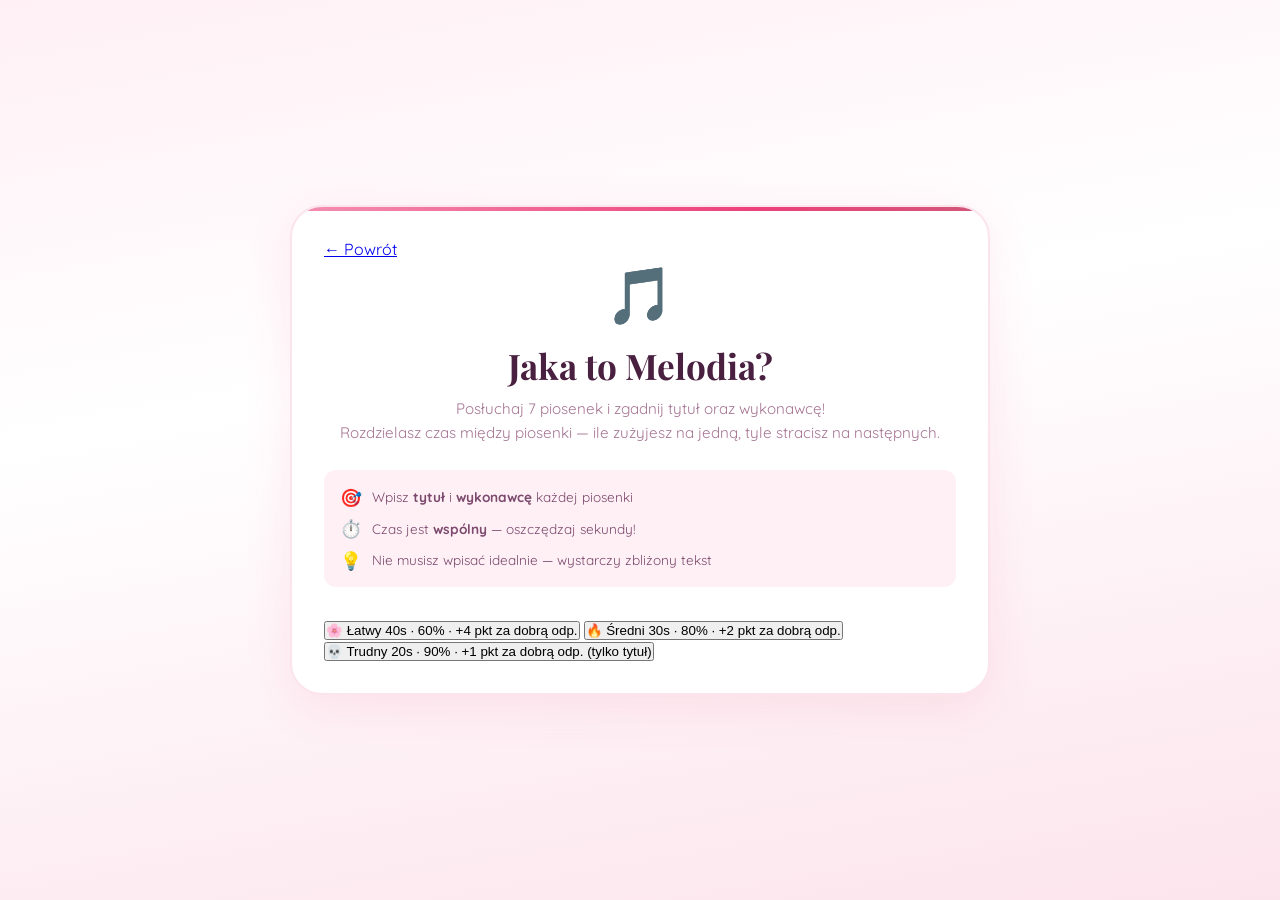
==== games/melodia.html @ e4f52842 "jaka to melodia" ====
<!DOCTYPE html>
<html lang="pl">
<head>
    <meta charset="UTF-8">
    <meta name="viewport" content="width=device-width, initial-scale=1.0">
    <title>Jaka to Melodia? 🎵</title>
    <link rel="stylesheet" href="../css/style.css">
    <link rel="stylesheet" href="../css/melodia.css">
    <link rel="preconnect" href="https://fonts.googleapis.com">
    <link href="https://fonts.googleapis.com/css2?family=Playfair+Display:ital,wght@0,400;0,700;1,400&family=Quicksand:wght@300;400;500;600;700&family=Dancing+Script:wght@400;500;600;700&display=swap" rel="stylesheet">
</head>
<body class="melodia-body">
    <div class="petals-container" id="petalsContainer"></div>

    <!-- DIFFICULTY SELECT -->
    <div class="mel-screen active" id="screenDifficulty">
        <div class="mel-box mel-box--start">
            <a href="../index.html" class="quiz-back">← Powrót</a>
            <div class="mel-start-icon">🎵</div>
            <h1 class="mel-start-title">Jaka to Melodia?</h1>
            <p class="mel-start-desc">
                Posłuchaj 7 piosenek i zgadnij tytuł oraz wykonawcę!<br>
                Rozdzielasz czas między piosenki — ile zużyjesz na jedną, tyle stracisz na następnych.
            </p>

            <div class="mel-rules">
                <div class="mel-rule">
                    <span class="mel-rule__icon">🎯</span>
                    <span class="mel-rule__text">Wpisz <strong>tytuł</strong> i <strong>wykonawcę</strong> każdej piosenki</span>
                </div>
                <div class="mel-rule">
                    <span class="mel-rule__icon">⏱️</span>
                    <span class="mel-rule__text">Czas jest <strong>wspólny</strong> — oszczędzaj sekundy!</span>
                </div>
                <div class="mel-rule">
                    <span class="mel-rule__icon">💡</span>
                    <span class="mel-rule__text">Nie musisz wpisać idealnie — wystarczy zbliżony tekst</span>
                </div>
            </div>

            <div class="difficulty-cards">
                <button class="diff-card" data-diff="easy" onclick="startMelodia('easy')">
                    <span class="diff-card__emoji">🌸</span>
                    <span class="diff-card__name">Łatwy</span>
                    <span class="diff-card__time">40s · 60% · +4 pkt za dobrą odp.</span>
                </button>
                <button class="diff-card" data-diff="medium" onclick="startMelodia('medium')">
                    <span class="diff-card__emoji">🔥</span>
                    <span class="diff-card__name">Średni</span>
                    <span class="diff-card__time">30s · 80% · +2 pkt za dobrą odp.</span>
                </button>
                <button class="diff-card" data-diff="hard" onclick="startMelodia('hard')">
                    <span class="diff-card__emoji">💀</span>
                    <span class="diff-card__name">Trudny</span>
                    <span class="diff-card__time">20s · 90% · +1 pkt za dobrą odp. (tylko tytuł)</span>
                </button>
            </div>
        </div>
    </div>

    <!-- GAME SCREEN -->
    <div class="mel-screen" id="screenGame">
        <div class="mel-box">
            <!-- Timer bar at top -->
            <div class="mel-timer-bar">
                <div class="mel-timer-bar__fill" id="timerBarFill"></div>
            </div>
            <div class="mel-timer-display">
                <span class="mel-timer-display__icon">⏱️</span>
                <span class="mel-timer-display__value" id="timerValue">40</span>
                <span class="mel-timer-display__unit">s</span>
            </div>

            <!-- Song slots -->
            <div class="mel-songs" id="songsContainer">
                <!-- Generated by JS -->
            </div>

            <!-- Current song player + input -->
            <div class="mel-player" id="playerArea" style="display:none;">
                <div class="mel-player__header">
                    <span class="mel-player__number" id="playerNumber">Piosenka 1</span>
                    <button class="mel-player__play-btn" id="playBtn" onclick="togglePlay()">
                        <span id="playIcon">▶️</span>
                    </button>
                    <span class="mel-player__status" id="playerStatus">Kliknij play żeby posłuchać</span>
                </div>

                <!-- Hidden YouTube player -->
                <div id="ytPlayerContainer" style="position:absolute;left:-9999px;width:1px;height:1px;overflow:hidden;">
                    <div id="ytPlayer"></div>
                </div>

                <div class="mel-input-group">
                    <div class="mel-input-row">
                        <label class="mel-label">Tytuł:</label>
                        <input type="text" class="mel-input" id="inputTitle" placeholder="Wpisz tytuł piosenki..." autocomplete="off">
                    </div>
                    <div class="mel-input-row">
                        <label class="mel-label">Wykonawca:</label>
                        <input type="text" class="mel-input" id="inputArtist" placeholder="Wpisz wykonawcę..." autocomplete="off">
                    </div>
                </div>

                <div class="mel-player__actions">
                    <button class="btn-primary mel-btn" onclick="submitAnswer()">Zatwierdź ✓</button>
                    <button class="btn-secondary mel-btn" onclick="skipSong()">Pomiń →</button>
                </div>
            </div>

            <!-- Confirm dialog for fuzzy match -->
            <div class="mel-confirm" id="confirmDialog" style="display:none;">
                <p class="mel-confirm__text" id="confirmText"></p>
                <div class="mel-confirm__buttons">
                    <button class="btn-primary mel-btn--sm" onclick="confirmYes()">Tak, o to mi chodziło!</button>
                    <button class="btn-secondary mel-btn--sm" onclick="confirmNo()">Nie, to nie to</button>
                </div>
            </div>

            <div class="mel-score-bar">
                <span>Punkty: <strong id="scoreValue">0</strong></span>
                <span>|</span>
                <span>Zgadnięte: <strong id="guessedCount">0</strong> / 7</span>
            </div>
        </div>
    </div>

    <!-- RESULTS SCREEN -->
    <div class="mel-screen" id="screenResults">
        <div class="mel-box mel-box--results">
            <div class="results-icon" id="melResultsIcon">🎉</div>
            <h2 class="results-title" id="melResultsTitle">Brawo!</h2>
            <p class="results-subtitle" id="melResultsSubtitle">Oto Twój wynik:</p>

            <div class="mel-results-score">
                <span class="mel-results-score__number" id="melFinalScore">0</span>
                <span class="mel-results-score__label">punktów</span>
            </div>

            <div class="mel-results-songs" id="resultsSongsList">
                <!-- filled by JS -->
            </div>

            <div class="results-buttons">
                <button class="btn-primary" onclick="restartMelodia()">Zagraj ponownie</button>
                <a href="../index.html" class="btn-secondary">Wróć do menu</a>
            </div>
        </div>
    </div>

    <!-- YouTube IFrame API -->
    <script src="https://www.youtube.com/iframe_api"></script>
    <script src="../js/melodia-songs.js"></script>
    <script src="../js/melodia.js"></script>
    <script>
        // Mini petals
        const container = document.getElementById('petalsContainer');
        const petalEmojis = ['🌸','🩷','💗','🪷','✿'];
        setInterval(() => {
            const p = document.createElement('span');
            p.classList.add('petal');
            p.textContent = petalEmojis[Math.floor(Math.random()*petalEmojis.length)];
            p.style.left = Math.random()*100+'%';
            p.style.animationDuration = (8+Math.random()*10)+'s';
            p.style.fontSize = (0.7+Math.random()*0.8)+'rem';
            container.appendChild(p);
            setTimeout(()=>p.remove(), 18000);
        }, 3000);
    </script>
</body>
</html>
---- css/style.css ----
/* =============================================
   WOMEN'S DAY - MAIN STYLES
   Color palette: Pinks, roses, cream, gold
   ============================================= */

/* --- CSS Variables --- */
:root {
    --pink-100: #fff0f5;
    --pink-200: #fce4ec;
    --pink-300: #f8bbd0;
    --pink-400: #f48fb1;
    --pink-500: #ec407a;
    --pink-600: #d81b60;
    --pink-700: #ad1457;
    --rose-gold: #b76e79;
    --gold: #d4a574;
    --gold-light: #f5e6d3;
    --cream: #fdf6f0;
    --white: #ffffff;
    --text-dark: #4a2040;
    --text-medium: #7b4a6e;
    --text-light: #a67593;

    --font-display: 'Playfair Display', Georgia, serif;
    --font-body: 'Quicksand', 'Segoe UI', sans-serif;
    --font-script: 'Dancing Script', cursive;

    --shadow-soft: 0 4px 20px rgba(236, 64, 122, 0.12);
    --shadow-card: 0 8px 32px rgba(236, 64, 122, 0.1);
    --shadow-glow: 0 0 40px rgba(236, 64, 122, 0.2);

    --radius-sm: 12px;
    --radius-md: 20px;
    --radius-lg: 32px;
    --radius-round: 50%;
}

/* --- Reset & Base --- */
*, *::before, *::after {
    margin: 0;
    padding: 0;
    box-sizing: border-box;
}

html {
    scroll-behavior: smooth;
    font-size: 16px;
}

body {
    font-family: var(--font-body);
    color: var(--text-dark);
    background: var(--cream);
    overflow-x: hidden;
    -webkit-font-smoothing: antialiased;
}

/* --- Floating Petals Background --- */
.petals-container {
    position: fixed;
    top: 0;
    left: 0;
    width: 100%;
    height: 100%;
    pointer-events: none;
    z-index: 0;
    overflow: hidden;
}

.petal {
    position: absolute;
    top: -60px;
    opacity: 0;
    font-size: 1.2rem;
    animation: petalFall linear infinite;
    pointer-events: none;
}

@keyframes petalFall {
    0% {
        opacity: 0;
        transform: translateX(0) rotate(0deg) scale(0.8);
    }
    10% {
        opacity: 0.7;
    }
    90% {
        opacity: 0.5;
    }
    100% {
        opacity: 0;
        transform: translateX(150px) rotate(720deg) scale(0.4);
        top: 110vh;
    }
}

/* =============================================
   HERO SECTION
   ============================================= */
.hero {
    position: relative;
    min-height: 100vh;
    display: flex;
    align-items: center;
    justify-content: center;
    background: linear-gradient(
        170deg,
        var(--pink-100) 0%,
        var(--white) 30%,
        var(--pink-200) 60%,
        var(--pink-300) 100%
    );
    overflow: hidden;
}

.hero::before {
    content: '';
    position: absolute;
    top: -50%;
    right: -20%;
    width: 80vw;
    height: 80vw;
    border-radius: var(--radius-round);
    background: radial-gradient(circle, rgba(244, 143, 177, 0.15) 0%, transparent 70%);
    animation: heroGlow 8s ease-in-out infinite alternate;
}

.hero::after {
    content: '';
    position: absolute;
    bottom: -30%;
    left: -15%;
    width: 60vw;
    height: 60vw;
    border-radius: var(--radius-round);
    background: radial-gradient(circle, rgba(212, 165, 116, 0.1) 0%, transparent 70%);
    animation: heroGlow 10s ease-in-out infinite alternate-reverse;
}

@keyframes heroGlow {
    0% { transform: scale(1) translate(0, 0); }
    100% { transform: scale(1.1) translate(20px, -20px); }
}

/* --- Hero Flowers --- */
.hero-flowers {
    position: absolute;
    top: 0;
    height: 100%;
    display: flex;
    flex-direction: column;
    justify-content: space-around;
    padding: 5vh 0;
    z-index: 1;
}

.hero-flowers--left { left: 3vw; }
.hero-flowers--right { right: 3vw; }

.flower {
    font-size: clamp(1.8rem, 4vw, 3.5rem);
    animation: flowerFloat 6s ease-in-out infinite;
    filter: drop-shadow(0 4px 8px rgba(236, 64, 122, 0.2));
    cursor: default;
    transition: transform 0.3s ease;
}

.flower:hover {
    transform: scale(1.3) rotate(15deg) !important;
}

.flower--1 { animation-delay: 0s; }
.flower--2 { animation-delay: 0.8s; }
.flower--3 { animation-delay: 1.6s; }
.flower--4 { animation-delay: 2.4s; }
.flower--5 { animation-delay: 3.2s; }
.flower--6 { animation-delay: 0.4s; }
.flower--7 { animation-delay: 1.2s; }
.flower--8 { animation-delay: 2s; }
.flower--9 { animation-delay: 2.8s; }
.flower--10 { animation-delay: 3.6s; }

@keyframes flowerFloat {
    0%, 100% { transform: translateY(0) rotate(0deg); }
    25% { transform: translateY(-12px) rotate(5deg); }
    50% { transform: translateY(-5px) rotate(-3deg); }
    75% { transform: translateY(-15px) rotate(4deg); }
}

/* --- Hero Content --- */
.hero-content {
    position: relative;
    z-index: 2;
    text-align: center;
    padding: 2rem;
    max-width: 700px;
    animation: heroFadeIn 1.5s ease-out;
}

@keyframes heroFadeIn {
    0% { opacity: 0; transform: translateY(40px); }
    100% { opacity: 1; transform: translateY(0); }
}

.hero-badge {
    display: inline-block;
    font-family: var(--font-script);
    font-size: clamp(1.2rem, 3vw, 1.6rem);
    color: var(--pink-600);
    background: var(--white);
    padding: 0.4em 1.4em;
    border-radius: 50px;
    box-shadow: var(--shadow-soft);
    margin-bottom: 1.5rem;
    animation: badgePulse 3s ease-in-out infinite;
    letter-spacing: 0.05em;
}

@keyframes badgePulse {
    0%, 100% { box-shadow: var(--shadow-soft); }
    50% { box-shadow: var(--shadow-glow); }
}

.hero-title {
    font-family: var(--font-display);
    line-height: 1.15;
    margin-bottom: 1rem;
}

.hero-title__line1 {
    display: block;
    font-size: clamp(1.6rem, 4.5vw, 2.5rem);
    font-weight: 400;
    color: var(--text-medium);
    animation: titleLine 1s ease-out 0.3s both;
}

.hero-title__line2 {
    display: block;
    font-size: clamp(2.4rem, 7vw, 4.2rem);
    font-weight: 700;
    color: var(--pink-600);
    font-style: italic;
    animation: titleLine 1s ease-out 0.6s both;
    background: linear-gradient(135deg, var(--pink-600), var(--pink-500), var(--rose-gold));
    -webkit-background-clip: text;
    -webkit-text-fill-color: transparent;
    background-clip: text;
}

.hero-name {
    cursor: default;
    transition: opacity 0.3s ease;
    display: inline-block;
}

.hero-title__line3 {
    display: block;
    font-family: var(--font-script);
    font-size: clamp(1.4rem, 4vw, 2.2rem);
    color: var(--rose-gold);
    font-weight: 500;
    animation: titleLine 1s ease-out 0.9s both;
    margin-top: 0.3em;
}

@keyframes titleLine {
    0% { opacity: 0; transform: translateY(20px); }
    100% { opacity: 1; transform: translateY(0); }
}

.hero-hearts {
    font-size: 1.2rem;
    letter-spacing: 0.8em;
    color: var(--pink-400);
    margin: 1rem 0;
    animation: heartsIn 1s ease-out 1.2s both;
}

.hero-hearts span {
    display: inline-block;
    animation: heartBeat 1.5s ease-in-out infinite;
}

.hero-hearts span:nth-child(2) { animation-delay: 0.3s; }
.hero-hearts span:nth-child(3) { animation-delay: 0.6s; }

@keyframes heartBeat {
    0%, 100% { transform: scale(1); }
    15% { transform: scale(1.25); }
    30% { transform: scale(1); }
}

@keyframes heartsIn {
    0% { opacity: 0; }
    100% { opacity: 1; }
}

.hero-subtitle {
    font-size: clamp(0.95rem, 2.5vw, 1.15rem);
    color: var(--text-medium);
    line-height: 1.7;
    font-weight: 400;
    margin-bottom: 2rem;
    animation: heroFadeIn 1s ease-out 1.5s both;
}

.hero-cta {
    display: inline-flex;
    align-items: center;
    gap: 0.5em;
    font-family: var(--font-body);
    font-size: 1.1rem;
    font-weight: 600;
    color: var(--white);
    background: linear-gradient(135deg, var(--pink-500), var(--pink-600));
    padding: 0.9em 2.4em;
    border-radius: 50px;
    text-decoration: none;
    box-shadow: 0 6px 24px rgba(236, 64, 122, 0.35);
    transition: all 0.3s ease;
    animation: heroFadeIn 1s ease-out 1.8s both;
}

.hero-cta:hover {
    transform: translateY(-3px);
    box-shadow: 0 10px 32px rgba(236, 64, 122, 0.45);
    background: linear-gradient(135deg, var(--pink-600), var(--pink-700));
}

.hero-cta svg {
    animation: arrowBounce 2s ease-in-out infinite;
}

@keyframes arrowBounce {
    0%, 100% { transform: translateY(0); }
    50% { transform: translateY(5px); }
}

/* --- Scroll Indicator --- */
.hero-scroll-indicator {
    position: absolute;
    bottom: 2rem;
    left: 50%;
    transform: translateX(-50%);
    z-index: 2;
    animation: heroFadeIn 1s ease-out 2.2s both;
}

.mouse {
    width: 26px;
    height: 42px;
    border: 2px solid var(--pink-400);
    border-radius: 20px;
    display: flex;
    justify-content: center;
    padding-top: 8px;
    opacity: 0.6;
}

.mouse-wheel {
    width: 4px;
    height: 8px;
    background: var(--pink-400);
    border-radius: 4px;
    animation: scrollWheel 2s ease-in-out infinite;
}

@keyframes scrollWheel {
    0% { transform: translateY(0); opacity: 1; }
    100% { transform: translateY(12px); opacity: 0; }
}

/* =============================================
   GAMES SECTION
   ============================================= */
.games {
    position: relative;
    padding: 5rem 1.5rem 4rem;
    background: linear-gradient(180deg, var(--pink-300) 0%, var(--cream) 15%, var(--white) 50%, var(--cream) 100%);
    z-index: 1;
}

.games-header {
    text-align: center;
    margin-bottom: 3rem;
}

.games-header__flower {
    display: block;
    font-size: 2.5rem;
    color: var(--pink-400);
    margin-bottom: 0.5rem;
    animation: flowerSpin 8s linear infinite;
}

@keyframes flowerSpin {
    0% { transform: rotate(0deg); }
    100% { transform: rotate(360deg); }
}

.games-header__title {
    font-family: var(--font-display);
    font-size: clamp(1.8rem, 5vw, 2.8rem);
    color: var(--text-dark);
    font-weight: 700;
    margin-bottom: 0.5rem;
}

.games-header__subtitle {
    font-size: 1.05rem;
    color: var(--text-light);
    font-weight: 400;
}

/* --- Progress Bar --- */
.progress-bar {
    max-width: 600px;
    margin: 0 auto 3.5rem;
    padding: 0 1rem;
}

.progress-bar__track {
    height: 8px;
    background: var(--pink-200);
    border-radius: 10px;
    overflow: hidden;
    box-shadow: inset 0 1px 3px rgba(0,0,0,0.05);
}

.progress-bar__fill {
    height: 100%;
    width: 0%;
    background: linear-gradient(90deg, var(--pink-400), var(--pink-600));
    border-radius: 10px;
    transition: width 0.8s cubic-bezier(0.22, 1, 0.36, 1);
    box-shadow: 0 0 12px rgba(236, 64, 122, 0.4);
}

.progress-bar__steps {
    display: flex;
    justify-content: space-between;
    margin-top: 1rem;
}

.progress-step {
    display: flex;
    flex-direction: column;
    align-items: center;
    gap: 0.4rem;
}

.progress-step__dot {
    width: 18px;
    height: 18px;
    border-radius: var(--radius-round);
    background: var(--pink-200);
    border: 3px solid var(--white);
    box-shadow: 0 2px 8px rgba(0,0,0,0.08);
    transition: all 0.5s ease;
}

.progress-step.completed .progress-step__dot {
    background: var(--pink-500);
    box-shadow: 0 0 12px rgba(236, 64, 122, 0.4);
}

.progress-step__label {
    font-size: 0.75rem;
    font-weight: 600;
    color: var(--text-light);
    text-transform: uppercase;
    letter-spacing: 0.05em;
}

.progress-step.completed .progress-step__label {
    color: var(--pink-600);
}

/* --- Game Cards Grid --- */
.games-grid {
    display: grid;
    grid-template-columns: repeat(auto-fit, minmax(260px, 1fr));
    gap: 1.5rem;
    max-width: 1100px;
    margin: 0 auto;
    padding: 0 1rem;
}

/* --- Game Card --- */
.game-card {
    position: relative;
    background: var(--white);
    border-radius: var(--radius-md);
    padding: 2rem 1.5rem 1.8rem;
    text-align: center;
    box-shadow: var(--shadow-card);
    border: 2px solid transparent;
    transition: all 0.4s ease;
    overflow: hidden;
}

.game-card:hover {
    transform: translateY(-6px);
    box-shadow: 0 16px 48px rgba(236, 64, 122, 0.15);
    border-color: var(--pink-300);
}

.game-card__decoration {
    position: absolute;
    top: 0;
    left: 0;
    right: 0;
    height: 4px;
    background: linear-gradient(90deg, var(--pink-400), var(--pink-500), var(--rose-gold));
    opacity: 0;
    transition: opacity 0.4s ease;
}

.game-card:hover .game-card__decoration {
    opacity: 1;
}

.game-card__number {
    position: absolute;
    top: 0.8rem;
    right: 1rem;
    font-family: var(--font-display);
    font-size: 2.5rem;
    font-weight: 700;
    color: var(--pink-100);
    line-height: 1;
    pointer-events: none;
}

.game-card__icon {
    font-size: 3rem;
    margin-bottom: 1rem;
    display: inline-block;
    animation: cardIconFloat 4s ease-in-out infinite;
}

@keyframes cardIconFloat {
    0%, 100% { transform: translateY(0); }
    50% { transform: translateY(-6px); }
}

.game-card__title {
    font-family: var(--font-display);
    font-size: 1.35rem;
    font-weight: 700;
    color: var(--text-dark);
    margin-bottom: 0.5rem;
}

.game-card__desc {
    font-size: 0.9rem;
    color: var(--text-light);
    line-height: 1.5;
    margin-bottom: 1.2rem;
}

/* --- Status Badges --- */
.status-badge {
    display: inline-block;
    font-size: 0.75rem;
    font-weight: 600;
    padding: 0.3em 1em;
    border-radius: 50px;
    text-transform: uppercase;
    letter-spacing: 0.05em;
    margin-bottom: 1rem;
}

.status-badge--ready {
    background: linear-gradient(135deg, #e8f5e9, #c8e6c9);
    color: #2e7d32;
}

.status-badge--locked {
    background: var(--pink-100);
    color: var(--text-light);
}

.status-badge--completed {
    background: linear-gradient(135deg, var(--pink-200), var(--pink-300));
    color: var(--pink-700);
}

/* --- Game Card Button --- */
.game-card__btn {
    display: inline-block;
    font-family: var(--font-body);
    font-size: 0.95rem;
    font-weight: 600;
    color: var(--white);
    background: linear-gradient(135deg, var(--pink-500), var(--pink-600));
    padding: 0.7em 2.2em;
    border-radius: 50px;
    text-decoration: none;
    transition: all 0.3s ease;
    box-shadow: 0 4px 16px rgba(236, 64, 122, 0.3);
}

.game-card__btn:hover {
    transform: scale(1.05);
    box-shadow: 0 6px 20px rgba(236, 64, 122, 0.4);
}

.game-card__btn--locked {
    background: var(--pink-200);
    color: var(--text-light);
    box-shadow: none;
    pointer-events: none;
    cursor: not-allowed;
}

/* --- Locked Card State --- */
.game-card--locked {
    opacity: 0.6;
    filter: grayscale(0.2);
}

.game-card--locked:hover {
    transform: none;
    box-shadow: var(--shadow-card);
    border-color: transparent;
}

/* --- Completed Card State --- */
.game-card--completed {
    border-color: var(--pink-300);
    background: linear-gradient(135deg, var(--white), var(--pink-100));
}

.game-card--completed::after {
    content: '✓';
    position: absolute;
    top: 1rem;
    left: 1rem;
    width: 28px;
    height: 28px;
    background: var(--pink-500);
    color: var(--white);
    border-radius: var(--radius-round);
    display: flex;
    align-items: center;
    justify-content: center;
    font-size: 0.85rem;
    font-weight: 700;
    box-shadow: 0 2px 8px rgba(236, 64, 122, 0.3);
}

/* =============================================
   PRIZE SECTION
   ============================================= */
.prize-section {
    display: none;
    position: relative;
    max-width: 600px;
    margin: 4rem auto 0;
    text-align: center;
    padding: 3rem 2rem;
    background: linear-gradient(135deg, var(--white), var(--pink-100));
    border-radius: var(--radius-lg);
    box-shadow: 0 12px 48px rgba(236, 64, 122, 0.2);
    border: 2px solid var(--pink-300);
    overflow: hidden;
    animation: prizeAppear 1s cubic-bezier(0.22, 1, 0.36, 1);
}

.prize-section.visible {
    display: block;
}

@keyframes prizeAppear {
    0% { opacity: 0; transform: scale(0.8) translateY(30px); }
    100% { opacity: 1; transform: scale(1) translateY(0); }
}

.prize-stars {
    font-size: 1.5rem;
    letter-spacing: 0.5em;
    margin-bottom: 1rem;
    animation: starsGlow 2s ease-in-out infinite alternate;
}

@keyframes starsGlow {
    0% { filter: brightness(1); }
    100% { filter: brightness(1.3); }
}

.prize-title {
    font-family: var(--font-display);
    font-size: clamp(1.8rem, 5vw, 2.5rem);
    font-weight: 700;
    color: var(--pink-600);
    margin-bottom: 0.5rem;
}

.prize-text {
    font-size: 1.05rem;
    color: var(--text-medium);
    margin-bottom: 2rem;
}

.prize-qr {
    display: inline-block;
    padding: 1rem;
    background: var(--white);
    border-radius: var(--radius-md);
    box-shadow: var(--shadow-soft);
    margin-bottom: 1.5rem;
}

.prize-qr__image {
    width: 200px;
    height: 200px;
    object-fit: contain;
    display: block;
}

.prize-hint {
    font-family: var(--font-script);
    font-size: 1.2rem;
    color: var(--rose-gold);
}

/* =============================================
   FOOTER
   ============================================= */
.footer {
    text-align: center;
    padding: 3rem 1.5rem;
    background: linear-gradient(180deg, var(--cream), var(--pink-200));
}

.footer-hearts {
    font-size: 1.5rem;
    letter-spacing: 0.3em;
    margin-bottom: 0.8rem;
}

.footer-text {
    font-family: var(--font-script);
    font-size: 1.2rem;
    color: var(--rose-gold);
}

.reset-btn {
    margin-top: 1.5rem;
    font-family: var(--font-body);
    font-size: 0.75rem;
    font-weight: 500;
    color: var(--text-light);
    background: transparent;
    border: 1px solid var(--pink-300);
    padding: 0.5em 1.2em;
    border-radius: 50px;
    cursor: pointer;
    transition: all 0.3s ease;
    opacity: 0.5;
}

.reset-btn:hover {
    opacity: 1;
    background: var(--white);
    border-color: var(--pink-400);
    color: var(--pink-600);
}

/* =============================================
   RESPONSIVE
   ============================================= */
@media (max-width: 768px) {
    .hero-flowers {
        display: none;
    }

    .hero-content {
        padding: 1.5rem;
    }

    .games-grid {
        grid-template-columns: 1fr;
        max-width: 400px;
    }

    .game-card {
        padding: 1.5rem 1.2rem;
    }

    .prize-section {
        margin: 3rem 1rem 0;
        padding: 2rem 1.5rem;
    }
}

@media (max-width: 480px) {
    .hero-badge {
        font-size: 1rem;
    }

    .progress-bar__steps {
        gap: 0;
    }

    .progress-step__label {
        font-size: 0.65rem;
    }
}

/* --- Utility: Animations for page load --- */
.fade-in-up {
    opacity: 0;
    transform: translateY(30px);
    transition: opacity 0.6s ease, transform 0.6s ease;
}

.fade-in-up.visible {
    opacity: 1;
    transform: translateY(0);
}
---- css/melodia.css ----
/* =============================================
   JAKA TO MELODIA - STYLES
   ============================================= */

.melodia-body {
    min-height: 100vh;
    background: linear-gradient(170deg, var(--pink-100) 0%, var(--white) 40%, var(--pink-200) 100%);
    display: flex;
    align-items: center;
    justify-content: center;
    padding: 1rem;
}

/* --- Screens --- */
.mel-screen {
    display: none;
    width: 100%;
    max-width: 700px;
    margin: 0 auto;
    position: relative;
    z-index: 1;
    animation: screenIn 0.5s ease-out;
}

.mel-screen.active { display: block; }

/* --- Box --- */
.mel-box {
    background: var(--white);
    border-radius: var(--radius-lg);
    padding: 2rem;
    box-shadow: 0 12px 48px rgba(236, 64, 122, 0.1);
    border: 2px solid var(--pink-200);
    position: relative;
    overflow: hidden;
}

.mel-box::before {
    content: '';
    position: absolute;
    top: 0; left: 0; right: 0;
    height: 4px;
    background: linear-gradient(90deg, var(--pink-400), var(--pink-500), var(--rose-gold), var(--pink-400));
    background-size: 200% 100%;
    animation: shimmer 3s ease-in-out infinite;
}

@keyframes shimmer {
    0%, 100% { background-position: 0% 50%; }
    50% { background-position: 100% 50%; }
}

/* --- Start Screen --- */
.mel-start-icon {
    font-size: 3.5rem;
    text-align: center;
    margin-bottom: 0.8rem;
    animation: cardIconFloat 4s ease-in-out infinite;
}

.mel-start-title {
    font-family: var(--font-display);
    font-size: clamp(1.6rem, 4vw, 2.2rem);
    text-align: center;
    color: var(--text-dark);
    margin-bottom: 0.5rem;
}

.mel-start-desc {
    text-align: center;
    color: var(--text-light);
    font-size: 0.95rem;
    line-height: 1.6;
    margin-bottom: 1.5rem;
}

/* --- Rules --- */
.mel-rules {
    display: flex;
    flex-direction: column;
    gap: 0.6rem;
    margin-bottom: 2rem;
    padding: 1rem;
    background: var(--pink-100);
    border-radius: var(--radius-sm);
}

.mel-rule {
    display: flex;
    align-items: center;
    gap: 0.6rem;
    font-size: 0.85rem;
    color: var(--text-medium);
}

.mel-rule__icon { font-size: 1.1rem; }

/* --- Timer Bar --- */
.mel-timer-bar {
    height: 6px;
    background: var(--pink-100);
    border-radius: 6px;
    overflow: hidden;
    margin-bottom: 0.5rem;
}

.mel-timer-bar__fill {
    height: 100%;
    width: 100%;
    background: linear-gradient(90deg, var(--pink-400), var(--pink-500));
    border-radius: 6px;
    transition: width 1s linear;
}

.mel-timer-bar__fill.warning {
    background: linear-gradient(90deg, #ffa726, #ff9800);
}

.mel-timer-bar__fill.critical {
    background: linear-gradient(90deg, #ef5350, #e53935);
    animation: timerPulse 0.5s ease-in-out infinite;
}

@keyframes timerPulse {
    0%, 100% { opacity: 1; }
    50% { opacity: 0.6; }
}

.mel-timer-display {
    text-align: center;
    margin-bottom: 1.2rem;
}

.mel-timer-display__icon { font-size: 1rem; }

.mel-timer-display__value {
    font-family: var(--font-display);
    font-size: 2rem;
    font-weight: 700;
    color: var(--text-dark);
}

.mel-timer-display__unit {
    font-size: 1rem;
    color: var(--text-light);
}

/* --- Song Slots --- */
.mel-songs {
    display: flex;
    flex-direction: column;
    gap: 0.5rem;
    margin-bottom: 1.5rem;
}

.mel-song-slot {
    display: flex;
    align-items: center;
    gap: 0.8rem;
    padding: 0.7rem 1rem;
    background: var(--cream);
    border: 2px solid var(--pink-200);
    border-radius: var(--radius-sm);
    cursor: pointer;
    transition: all 0.25s ease;
}

.mel-song-slot:hover:not(.correct):not(.wrong):not(.partial) {
    border-color: var(--pink-400);
    background: var(--pink-100);
}

.mel-song-slot.active {
    border-color: var(--pink-500);
    background: var(--pink-100);
    box-shadow: 0 0 12px rgba(236, 64, 122, 0.2);
}

.mel-song-slot.correct {
    background: #e8f5e9;
    border-color: #66bb6a;
    cursor: default;
}

.mel-song-slot.partial {
    background: #fff8e1;
    border-color: #ffa726;
    cursor: default;
}

.mel-song-slot.wrong {
    background: #ffebee;
    border-color: #ef5350;
    cursor: default;
    opacity: 0.7;
}

.mel-song-slot__number {
    font-family: var(--font-display);
    font-size: 1rem;
    font-weight: 700;
    color: var(--text-light);
    min-width: 1.5rem;
    text-align: center;
}

.mel-song-slot__status { font-size: 1.1rem; }

.mel-song-slot__info {
    font-size: 0.85rem;
    font-weight: 500;
    color: var(--text-medium);
    flex: 1;
}

/* --- Player Area --- */
.mel-player {
    background: var(--pink-100);
    border-radius: var(--radius-sm);
    padding: 1.2rem;
    margin-bottom: 1rem;
    animation: screenIn 0.3s ease-out;
}

.mel-player__header {
    display: flex;
    align-items: center;
    gap: 0.8rem;
    margin-bottom: 1rem;
}

.mel-player__number {
    font-family: var(--font-display);
    font-weight: 700;
    color: var(--text-dark);
    font-size: 0.95rem;
}

.mel-player__play-btn {
    background: var(--white);
    border: 2px solid var(--pink-300);
    border-radius: var(--radius-round);
    width: 44px;
    height: 44px;
    display: flex;
    align-items: center;
    justify-content: center;
    cursor: pointer;
    transition: all 0.2s ease;
    font-size: 1.2rem;
}

.mel-player__play-btn:hover {
    border-color: var(--pink-500);
    transform: scale(1.1);
    box-shadow: 0 4px 12px rgba(236, 64, 122, 0.2);
}

.mel-player__status {
    font-size: 0.8rem;
    color: var(--text-light);
    font-weight: 500;
}

/* --- Inputs --- */
.mel-input-group {
    display: flex;
    flex-direction: column;
    gap: 0.6rem;
    margin-bottom: 1rem;
}

.mel-input-row {
    display: flex;
    align-items: center;
    gap: 0.6rem;
}

.mel-label {
    font-size: 0.8rem;
    font-weight: 700;
    color: var(--text-medium);
    min-width: 75px;
    text-align: right;
}

.mel-input {
    flex: 1;
    font-family: var(--font-body);
    font-size: 0.9rem;
    padding: 0.6em 1em;
    border: 2px solid var(--pink-200);
    border-radius: 10px;
    background: var(--white);
    color: var(--text-dark);
    outline: none;
    transition: border-color 0.2s;
}

.mel-input:focus {
    border-color: var(--pink-500);
}

.mel-input::placeholder {
    color: var(--pink-300);
}

/* --- Player Actions --- */
.mel-player__actions {
    display: flex;
    gap: 0.8rem;
    justify-content: center;
}

.mel-btn {
    font-size: 0.9rem;
    padding: 0.6em 1.5em;
}

.mel-btn--sm {
    font-size: 0.85rem;
    padding: 0.5em 1.2em;
}

/* --- Confirm Dialog --- */
.mel-confirm {
    background: var(--pink-100);
    border-radius: var(--radius-sm);
    padding: 1.5rem;
    text-align: center;
    margin-bottom: 1rem;
    animation: screenIn 0.3s ease-out;
}

.mel-confirm__text {
    font-size: 1rem;
    color: var(--text-dark);
    margin-bottom: 1rem;
    line-height: 1.6;
}

.mel-confirm__buttons {
    display: flex;
    gap: 0.8rem;
    justify-content: center;
    flex-wrap: wrap;
}

/* --- Score Bar --- */
.mel-score-bar {
    display: flex;
    justify-content: center;
    gap: 1rem;
    font-size: 0.85rem;
    color: var(--text-medium);
    padding-top: 0.8rem;
    border-top: 1px solid var(--pink-200);
}

/* --- Results --- */
.mel-box--results { text-align: center; }

.mel-results-score {
    margin: 1.5rem 0;
}

.mel-results-score__number {
    font-family: var(--font-display);
    font-size: 3rem;
    font-weight: 700;
    color: var(--pink-600);
}

.mel-results-score__label {
    display: block;
    font-size: 0.9rem;
    color: var(--text-light);
    margin-top: -0.3rem;
}

.mel-results-songs {
    display: flex;
    flex-direction: column;
    gap: 0.4rem;
    margin-bottom: 2rem;
    text-align: left;
}

.mel-result-row {
    display: flex;
    align-items: center;
    gap: 0.6rem;
    padding: 0.5rem 0.8rem;
    border-radius: 8px;
    font-size: 0.85rem;
}

.mel-result-row.correct { background: #e8f5e9; }
.mel-result-row.partial { background: #fff8e1; }
.mel-result-row.wrong { background: #ffebee; }

.mel-result-row__icon { font-size: 1rem; }
.mel-result-row__text { color: var(--text-dark); }

/* --- Responsive --- */
@media (max-width: 600px) {
    .mel-box { padding: 1.5rem 1rem; }

    .mel-input-row {
        flex-direction: column;
        align-items: stretch;
    }

    .mel-label {
        text-align: left;
        min-width: auto;
    }

    .mel-player__actions {
        flex-direction: column;
    }

    .mel-btn { width: 100%; }

    .mel-confirm__buttons {
        flex-direction: column;
    }
}
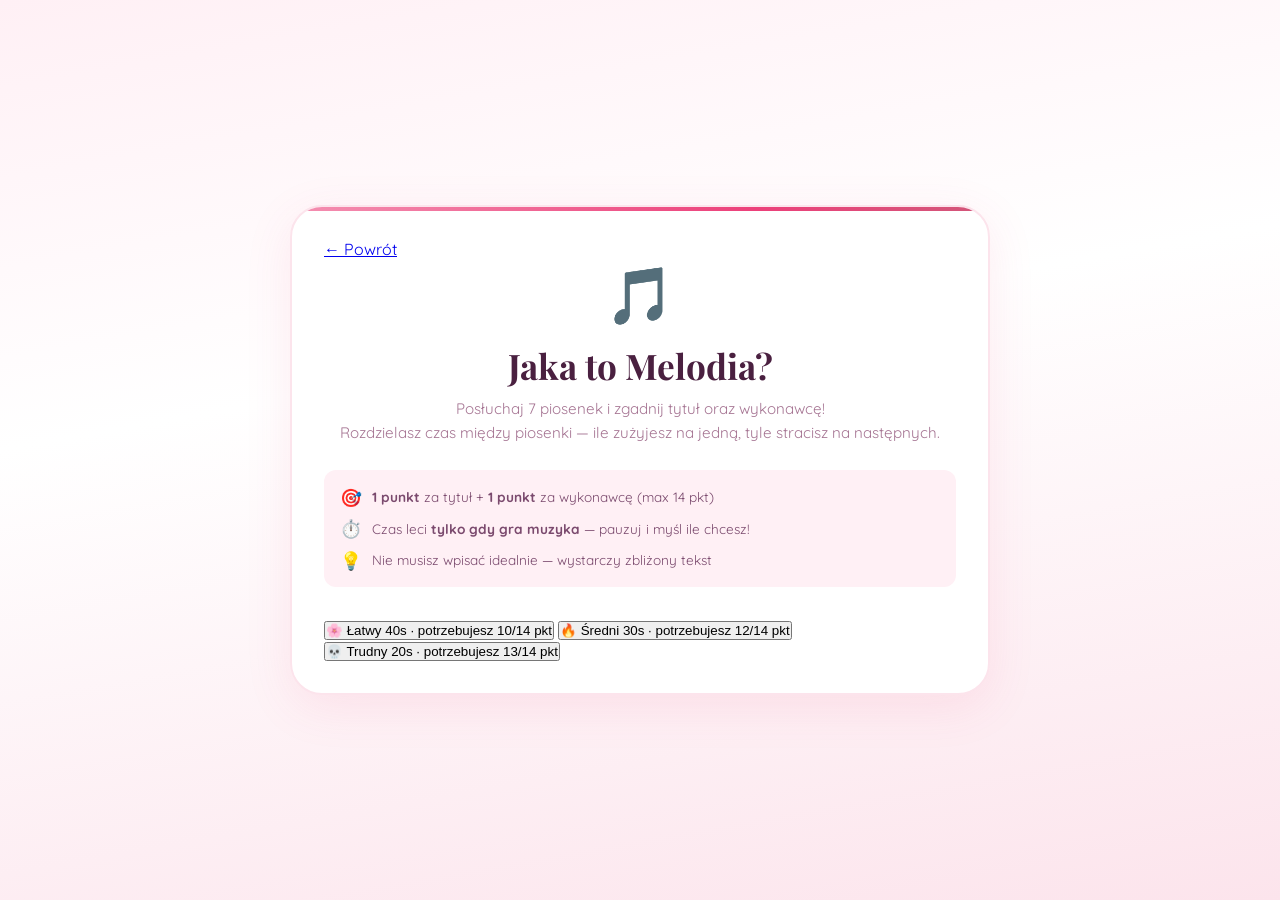
==== commit e3de4293: "songs" ====
--- a/games/melodia.html
+++ b/games/melodia.html
@@ -26,11 +26,11 @@
             <div class="mel-rules">
                 <div class="mel-rule">
                     <span class="mel-rule__icon">🎯</span>
-                    <span class="mel-rule__text">Wpisz <strong>tytuł</strong> i <strong>wykonawcę</strong> każdej piosenki</span>
+                    <span class="mel-rule__text"><strong>1 punkt</strong> za tytuł + <strong>1 punkt</strong> za wykonawcę (max 14 pkt)</span>
                 </div>
                 <div class="mel-rule">
                     <span class="mel-rule__icon">⏱️</span>
-                    <span class="mel-rule__text">Czas jest <strong>wspólny</strong> — oszczędzaj sekundy!</span>
+                    <span class="mel-rule__text">Czas leci <strong>tylko gdy gra muzyka</strong> — pauzuj i myśl ile chcesz!</span>
                 </div>
                 <div class="mel-rule">
                     <span class="mel-rule__icon">💡</span>
@@ -42,17 +42,17 @@
                 <button class="diff-card" data-diff="easy" onclick="startMelodia('easy')">
                     <span class="diff-card__emoji">🌸</span>
                     <span class="diff-card__name">Łatwy</span>
-                    <span class="diff-card__time">40s · 60% · +4 pkt za dobrą odp.</span>
+                    <span class="diff-card__time">40s · potrzebujesz 10/14 pkt</span>
                 </button>
                 <button class="diff-card" data-diff="medium" onclick="startMelodia('medium')">
                     <span class="diff-card__emoji">🔥</span>
                     <span class="diff-card__name">Średni</span>
-                    <span class="diff-card__time">30s · 80% · +2 pkt za dobrą odp.</span>
+                    <span class="diff-card__time">30s · potrzebujesz 12/14 pkt</span>
                 </button>
                 <button class="diff-card" data-diff="hard" onclick="startMelodia('hard')">
                     <span class="diff-card__emoji">💀</span>
                     <span class="diff-card__name">Trudny</span>
-                    <span class="diff-card__time">20s · 90% · +1 pkt za dobrą odp. (tylko tytuł)</span>
+                    <span class="diff-card__time">20s · potrzebujesz 13/14 pkt</span>
                 </button>
             </div>
         </div>
@@ -118,7 +118,7 @@
             </div>
 
             <div class="mel-score-bar">
-                <span>Punkty: <strong id="scoreValue">0</strong></span>
+                <span>Punkty: <strong id="scoreValue">0</strong> / 14</span>
                 <span>|</span>
                 <span>Zgadnięte: <strong id="guessedCount">0</strong> / 7</span>
             </div>
--- a/css/melodia.css
+++ b/css/melodia.css
@@ -322,6 +322,49 @@
     padding: 0.5em 1.2em;
 }
 
+/* Ensure buttons have correct styles in melodia */
+.mel-player__actions .btn-primary,
+.mel-confirm__buttons .btn-primary,
+.results-buttons .btn-primary {
+    font-family: var(--font-body);
+    font-weight: 600;
+    color: var(--white);
+    background: linear-gradient(135deg, var(--pink-500), var(--pink-600));
+    border: none;
+    border-radius: 50px;
+    cursor: pointer;
+    box-shadow: 0 4px 16px rgba(236, 64, 122, 0.3);
+    transition: all 0.3s ease;
+}
+
+.mel-player__actions .btn-primary:hover,
+.mel-confirm__buttons .btn-primary:hover,
+.results-buttons .btn-primary:hover {
+    transform: translateY(-2px);
+    box-shadow: 0 6px 20px rgba(236, 64, 122, 0.4);
+}
+
+.mel-player__actions .btn-secondary,
+.mel-confirm__buttons .btn-secondary,
+.results-buttons .btn-secondary {
+    font-family: var(--font-body);
+    font-weight: 600;
+    color: var(--pink-500);
+    background: var(--white);
+    border: 2px solid var(--pink-300);
+    border-radius: 50px;
+    cursor: pointer;
+    text-decoration: none;
+    transition: all 0.3s ease;
+}
+
+.mel-player__actions .btn-secondary:hover,
+.mel-confirm__buttons .btn-secondary:hover,
+.results-buttons .btn-secondary:hover {
+    background: var(--pink-100);
+    border-color: var(--pink-400);
+}
+
 /* --- Confirm Dialog --- */
 .mel-confirm {
     background: var(--pink-100);
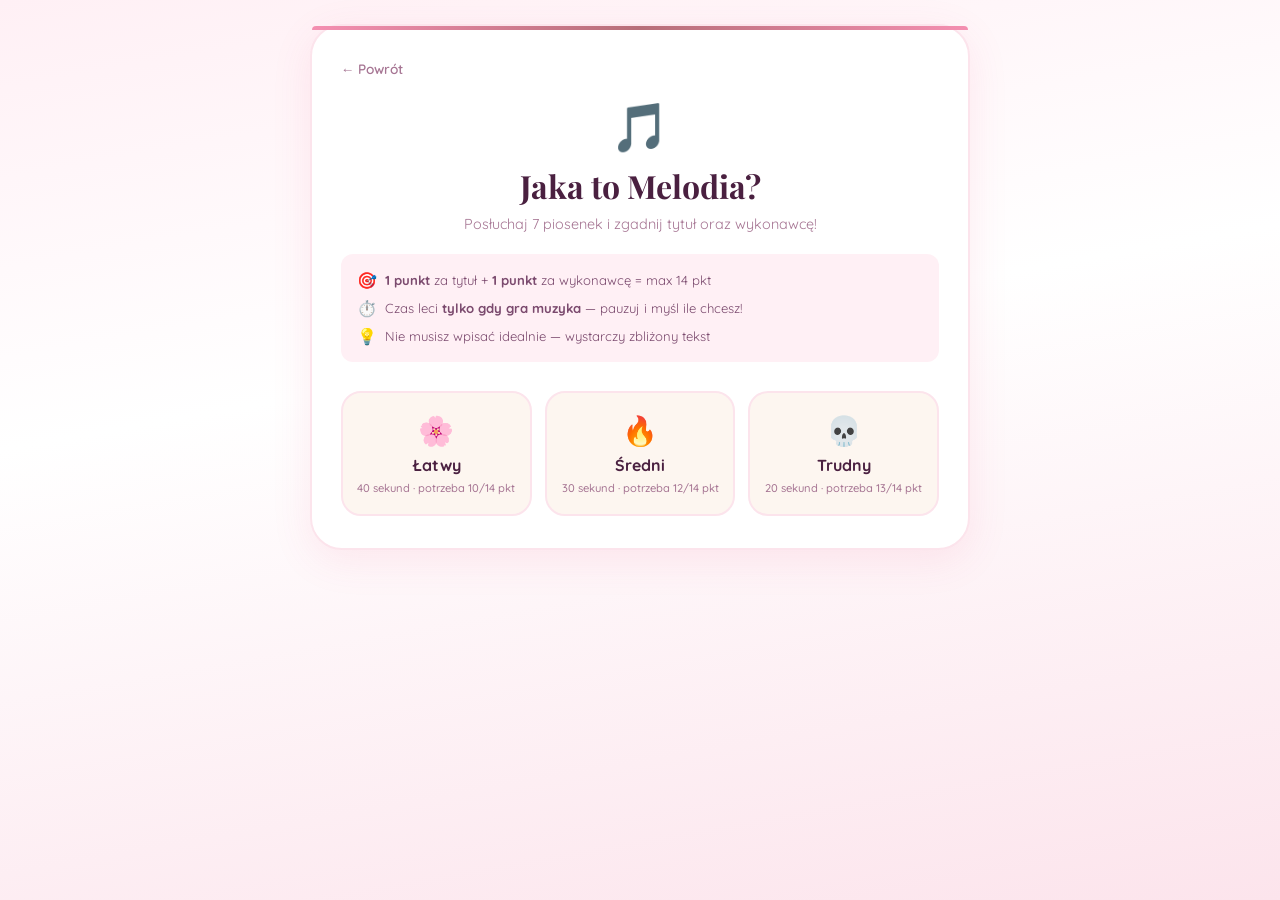
==== commit ea619ac0: "new way of playing songs" ====
--- a/games/melodia.html
+++ b/games/melodia.html
@@ -12,21 +12,19 @@
 <body class="melodia-body">
     <div class="petals-container" id="petalsContainer"></div>
 
-    <!-- DIFFICULTY SELECT -->
+    <!-- ===== DIFFICULTY SELECT ===== -->
     <div class="mel-screen active" id="screenDifficulty">
         <div class="mel-box mel-box--start">
-            <a href="../index.html" class="quiz-back">← Powrót</a>
+            <a href="../index.html" class="mel-back">← Powrót</a>
             <div class="mel-start-icon">🎵</div>
             <h1 class="mel-start-title">Jaka to Melodia?</h1>
             <p class="mel-start-desc">
-                Posłuchaj 7 piosenek i zgadnij tytuł oraz wykonawcę!<br>
-                Rozdzielasz czas między piosenki — ile zużyjesz na jedną, tyle stracisz na następnych.
+                Posłuchaj 7 piosenek i zgadnij tytuł oraz wykonawcę!
             </p>
-
             <div class="mel-rules">
                 <div class="mel-rule">
                     <span class="mel-rule__icon">🎯</span>
-                    <span class="mel-rule__text"><strong>1 punkt</strong> za tytuł + <strong>1 punkt</strong> za wykonawcę (max 14 pkt)</span>
+                    <span class="mel-rule__text"><strong>1 punkt</strong> za tytuł + <strong>1 punkt</strong> za wykonawcę = max 14 pkt</span>
                 </div>
                 <div class="mel-rule">
                     <span class="mel-rule__icon">⏱️</span>
@@ -37,133 +35,109 @@
                     <span class="mel-rule__text">Nie musisz wpisać idealnie — wystarczy zbliżony tekst</span>
                 </div>
             </div>
-
-            <div class="difficulty-cards">
-                <button class="diff-card" data-diff="easy" onclick="startMelodia('easy')">
-                    <span class="diff-card__emoji">🌸</span>
-                    <span class="diff-card__name">Łatwy</span>
-                    <span class="diff-card__time">40s · potrzebujesz 10/14 pkt</span>
+            <div class="mel-diff-grid">
+                <button class="mel-diff-card" onclick="startMelodia('easy')">
+                    <span class="mel-diff-card__emoji">🌸</span>
+                    <span class="mel-diff-card__name">Łatwy</span>
+                    <span class="mel-diff-card__desc">40 sekund · potrzeba 10/14 pkt</span>
                 </button>
-                <button class="diff-card" data-diff="medium" onclick="startMelodia('medium')">
-                    <span class="diff-card__emoji">🔥</span>
-                    <span class="diff-card__name">Średni</span>
-                    <span class="diff-card__time">30s · potrzebujesz 12/14 pkt</span>
+                <button class="mel-diff-card" onclick="startMelodia('medium')">
+                    <span class="mel-diff-card__emoji">🔥</span>
+                    <span class="mel-diff-card__name">Średni</span>
+                    <span class="mel-diff-card__desc">30 sekund · potrzeba 12/14 pkt</span>
                 </button>
-                <button class="diff-card" data-diff="hard" onclick="startMelodia('hard')">
-                    <span class="diff-card__emoji">💀</span>
-                    <span class="diff-card__name">Trudny</span>
-                    <span class="diff-card__time">20s · potrzebujesz 13/14 pkt</span>
+                <button class="mel-diff-card" onclick="startMelodia('hard')">
+                    <span class="mel-diff-card__emoji">💀</span>
+                    <span class="mel-diff-card__name">Trudny</span>
+                    <span class="mel-diff-card__desc">20 sekund · potrzeba 13/14 pkt</span>
                 </button>
             </div>
         </div>
     </div>
 
-    <!-- GAME SCREEN -->
+    <!-- ===== GAME SCREEN ===== -->
     <div class="mel-screen" id="screenGame">
         <div class="mel-box">
-            <!-- Timer bar at top -->
             <div class="mel-timer-bar">
                 <div class="mel-timer-bar__fill" id="timerBarFill"></div>
             </div>
-            <div class="mel-timer-display">
-                <span class="mel-timer-display__icon">⏱️</span>
-                <span class="mel-timer-display__value" id="timerValue">40</span>
-                <span class="mel-timer-display__unit">s</span>
+            <div class="mel-timer-row">
+                <span class="mel-timer-row__label" id="timerLabel">⏸️ Czas zatrzymany</span>
+                <span class="mel-timer-row__value" id="timerValue">40s</span>
+                <span class="mel-timer-row__score">Punkty: <strong id="scoreValue">0</strong>/14</span>
             </div>
 
             <!-- Song slots -->
-            <div class="mel-songs" id="songsContainer">
-                <!-- Generated by JS -->
-            </div>
+            <div class="mel-songs" id="songsContainer"></div>
 
-            <!-- Current song player + input -->
+            <!-- Player area -->
             <div class="mel-player" id="playerArea" style="display:none;">
-                <div class="mel-player__header">
-                    <span class="mel-player__number" id="playerNumber">Piosenka 1</span>
-                    <button class="mel-player__play-btn" id="playBtn" onclick="togglePlay()">
-                        <span id="playIcon">▶️</span>
-                    </button>
-                    <span class="mel-player__status" id="playerStatus">Kliknij play żeby posłuchać</span>
+                <div class="mel-player__top">
+                    <span class="mel-player__label" id="playerLabel">Piosenka 1</span>
+                    <span class="mel-player__hint">Włącz/zatrzymaj muzykę w odtwarzaczu poniżej</span>
                 </div>
-
-                <!-- Hidden YouTube player -->
-                <div id="ytPlayerContainer" style="position:absolute;left:-9999px;width:1px;height:1px;overflow:hidden;">
-                    <div id="ytPlayer"></div>
+                <div class="mel-yt-wrapper" id="ytWrapper">
+                    <!-- iframe injected by JS -->
                 </div>
-
-                <div class="mel-input-group">
+                <div class="mel-inputs">
                     <div class="mel-input-row">
-                        <label class="mel-label">Tytuł:</label>
-                        <input type="text" class="mel-input" id="inputTitle" placeholder="Wpisz tytuł piosenki..." autocomplete="off">
+                        <label class="mel-label">Tytuł</label>
+                        <input type="text" class="mel-input" id="inputTitle" placeholder="np. Bad Habits" autocomplete="off">
                     </div>
                     <div class="mel-input-row">
-                        <label class="mel-label">Wykonawca:</label>
-                        <input type="text" class="mel-input" id="inputArtist" placeholder="Wpisz wykonawcę..." autocomplete="off">
+                        <label class="mel-label">Wykonawca</label>
+                        <input type="text" class="mel-input" id="inputArtist" placeholder="np. Ed Sheeran" autocomplete="off">
                     </div>
                 </div>
-
-                <div class="mel-player__actions">
-                    <button class="btn-primary mel-btn" onclick="submitAnswer()">Zatwierdź ✓</button>
-                    <button class="btn-secondary mel-btn" onclick="skipSong()">Pomiń →</button>
+                <div class="mel-actions">
+                    <button class="mel-btn-primary" onclick="submitAnswer()">✓ Zatwierdź</button>
+                    <button class="mel-btn-secondary" onclick="skipSong()">→ Pomiń</button>
                 </div>
             </div>
 
-            <!-- Confirm dialog for fuzzy match -->
+            <!-- Confirm dialog -->
             <div class="mel-confirm" id="confirmDialog" style="display:none;">
                 <p class="mel-confirm__text" id="confirmText"></p>
-                <div class="mel-confirm__buttons">
-                    <button class="btn-primary mel-btn--sm" onclick="confirmYes()">Tak, o to mi chodziło!</button>
-                    <button class="btn-secondary mel-btn--sm" onclick="confirmNo()">Nie, to nie to</button>
+                <div class="mel-confirm__btns">
+                    <button class="mel-btn-primary" onclick="confirmYes()">Tak, o to chodziło!</button>
+                    <button class="mel-btn-secondary" onclick="confirmNo()">Nie, to nie to</button>
                 </div>
-            </div>
-
-            <div class="mel-score-bar">
-                <span>Punkty: <strong id="scoreValue">0</strong> / 14</span>
-                <span>|</span>
-                <span>Zgadnięte: <strong id="guessedCount">0</strong> / 7</span>
             </div>
         </div>
     </div>
 
-    <!-- RESULTS SCREEN -->
+    <!-- ===== RESULTS ===== -->
     <div class="mel-screen" id="screenResults">
         <div class="mel-box mel-box--results">
-            <div class="results-icon" id="melResultsIcon">🎉</div>
-            <h2 class="results-title" id="melResultsTitle">Brawo!</h2>
-            <p class="results-subtitle" id="melResultsSubtitle">Oto Twój wynik:</p>
-
-            <div class="mel-results-score">
-                <span class="mel-results-score__number" id="melFinalScore">0</span>
-                <span class="mel-results-score__label">punktów</span>
+            <div class="mel-results-icon" id="melResultsIcon">🎉</div>
+            <h2 class="mel-results-title" id="melResultsTitle">Brawo!</h2>
+            <p class="mel-results-sub" id="melResultsSub"></p>
+            <div class="mel-results-big">
+                <span class="mel-results-big__num" id="melFinalScore">0</span>
+                <span class="mel-results-big__label">/ 14 punktów</span>
             </div>
-
-            <div class="mel-results-songs" id="resultsSongsList">
-                <!-- filled by JS -->
-            </div>
-
-            <div class="results-buttons">
-                <button class="btn-primary" onclick="restartMelodia()">Zagraj ponownie</button>
-                <a href="../index.html" class="btn-secondary">Wróć do menu</a>
+            <div class="mel-results-list" id="resultsSongsList"></div>
+            <div class="mel-results-btns">
+                <button class="mel-btn-primary" onclick="restartMelodia()">Zagraj ponownie</button>
+                <a href="../index.html" class="mel-btn-secondary">Wróć do menu</a>
             </div>
         </div>
     </div>
 
-    <!-- YouTube IFrame API -->
-    <script src="https://www.youtube.com/iframe_api"></script>
     <script src="../js/melodia-songs.js"></script>
     <script src="../js/melodia.js"></script>
     <script>
-        // Mini petals
-        const container = document.getElementById('petalsContainer');
-        const petalEmojis = ['🌸','🩷','💗','🪷','✿'];
+        // Petals
+        const ctr = document.getElementById('petalsContainer');
+        const emj = ['🌸','🩷','💗','🪷','✿'];
         setInterval(() => {
             const p = document.createElement('span');
             p.classList.add('petal');
-            p.textContent = petalEmojis[Math.floor(Math.random()*petalEmojis.length)];
+            p.textContent = emj[Math.floor(Math.random()*emj.length)];
             p.style.left = Math.random()*100+'%';
             p.style.animationDuration = (8+Math.random()*10)+'s';
             p.style.fontSize = (0.7+Math.random()*0.8)+'rem';
-            container.appendChild(p);
+            ctr.appendChild(p);
             setTimeout(()=>p.remove(), 18000);
         }, 3000);
     </script>
--- a/css/melodia.css
+++ b/css/melodia.css
@@ -6,94 +6,133 @@
     min-height: 100vh;
     background: linear-gradient(170deg, var(--pink-100) 0%, var(--white) 40%, var(--pink-200) 100%);
     display: flex;
-    align-items: center;
+    align-items: flex-start;
     justify-content: center;
-    padding: 1rem;
-}
-
-/* --- Screens --- */
+    padding: 1.5rem 1rem;
+}
+
 .mel-screen {
     display: none;
     width: 100%;
-    max-width: 700px;
+    max-width: 660px;
     margin: 0 auto;
     position: relative;
     z-index: 1;
-    animation: screenIn 0.5s ease-out;
-}
-
+    animation: melIn 0.4s ease-out;
+}
 .mel-screen.active { display: block; }
+
+@keyframes melIn {
+    from { opacity: 0; transform: translateY(15px); }
+    to { opacity: 1; transform: translateY(0); }
+}
 
 /* --- Box --- */
 .mel-box {
     background: var(--white);
     border-radius: var(--radius-lg);
-    padding: 2rem;
-    box-shadow: 0 12px 48px rgba(236, 64, 122, 0.1);
+    padding: 2rem 1.8rem;
+    box-shadow: 0 10px 40px rgba(236, 64, 122, 0.1);
     border: 2px solid var(--pink-200);
     position: relative;
-    overflow: hidden;
-}
-
+}
 .mel-box::before {
     content: '';
     position: absolute;
-    top: 0; left: 0; right: 0;
-    height: 4px;
-    background: linear-gradient(90deg, var(--pink-400), var(--pink-500), var(--rose-gold), var(--pink-400));
-    background-size: 200% 100%;
-    animation: shimmer 3s ease-in-out infinite;
-}
-
-@keyframes shimmer {
-    0%, 100% { background-position: 0% 50%; }
-    50% { background-position: 100% 50%; }
-}
+    top: 0; left: 0; right: 0; height: 4px;
+    background: linear-gradient(90deg, var(--pink-400), var(--rose-gold), var(--pink-400));
+    border-radius: var(--radius-lg) var(--radius-lg) 0 0;
+}
+
+/* --- Back link --- */
+.mel-back {
+    display: inline-block;
+    font-size: 0.85rem;
+    font-weight: 600;
+    color: var(--text-light);
+    text-decoration: none;
+    margin-bottom: 1.2rem;
+    transition: color 0.2s;
+}
+.mel-back:hover { color: var(--pink-500); }
 
 /* --- Start Screen --- */
 .mel-start-icon {
-    font-size: 3.5rem;
-    text-align: center;
-    margin-bottom: 0.8rem;
-    animation: cardIconFloat 4s ease-in-out infinite;
-}
-
+    font-size: 3rem;
+    text-align: center;
+    margin-bottom: 0.5rem;
+}
 .mel-start-title {
     font-family: var(--font-display);
-    font-size: clamp(1.6rem, 4vw, 2.2rem);
-    text-align: center;
-    color: var(--text-dark);
-    margin-bottom: 0.5rem;
-}
-
+    font-size: clamp(1.5rem, 4vw, 2rem);
+    text-align: center;
+    color: var(--text-dark);
+    margin-bottom: 0.4rem;
+}
 .mel-start-desc {
     text-align: center;
     color: var(--text-light);
-    font-size: 0.95rem;
-    line-height: 1.6;
-    margin-bottom: 1.5rem;
+    font-size: 0.9rem;
+    line-height: 1.5;
+    margin-bottom: 1.2rem;
 }
 
 /* --- Rules --- */
 .mel-rules {
     display: flex;
     flex-direction: column;
-    gap: 0.6rem;
-    margin-bottom: 2rem;
+    gap: 0.5rem;
+    margin-bottom: 1.8rem;
     padding: 1rem;
     background: var(--pink-100);
     border-radius: var(--radius-sm);
 }
-
 .mel-rule {
     display: flex;
     align-items: center;
-    gap: 0.6rem;
-    font-size: 0.85rem;
+    gap: 0.5rem;
+    font-size: 0.82rem;
     color: var(--text-medium);
 }
-
-.mel-rule__icon { font-size: 1.1rem; }
+.mel-rule__icon { font-size: 1rem; }
+
+/* --- Difficulty Cards --- */
+.mel-diff-grid {
+    display: grid;
+    grid-template-columns: repeat(3, 1fr);
+    gap: 0.8rem;
+}
+.mel-diff-card {
+    display: flex;
+    flex-direction: column;
+    align-items: center;
+    gap: 0.4rem;
+    padding: 1.2rem 0.8rem;
+    background: var(--cream);
+    border: 2px solid var(--pink-200);
+    border-radius: var(--radius-md);
+    cursor: pointer;
+    font-family: var(--font-body);
+    transition: all 0.3s ease;
+}
+.mel-diff-card:hover {
+    border-color: var(--pink-400);
+    background: var(--pink-100);
+    transform: translateY(-3px);
+    box-shadow: 0 6px 20px rgba(236, 64, 122, 0.15);
+}
+.mel-diff-card__emoji { font-size: 1.8rem; }
+.mel-diff-card__name {
+    font-size: 1rem;
+    font-weight: 700;
+    color: var(--text-dark);
+}
+.mel-diff-card__desc {
+    font-size: 0.7rem;
+    color: var(--text-light);
+    text-align: center;
+    font-weight: 500;
+}
 
 /* --- Timer Bar --- */
 .mel-timer-bar {
@@ -101,194 +140,149 @@
     background: var(--pink-100);
     border-radius: 6px;
     overflow: hidden;
-    margin-bottom: 0.5rem;
-}
-
+    margin-bottom: 0.6rem;
+}
 .mel-timer-bar__fill {
     height: 100%;
     width: 100%;
     background: linear-gradient(90deg, var(--pink-400), var(--pink-500));
     border-radius: 6px;
-    transition: width 1s linear;
-}
-
-.mel-timer-bar__fill.warning {
-    background: linear-gradient(90deg, #ffa726, #ff9800);
-}
-
+    transition: width 0.5s linear;
+}
+.mel-timer-bar__fill.warning { background: linear-gradient(90deg, #ffa726, #ff9800); }
 .mel-timer-bar__fill.critical {
     background: linear-gradient(90deg, #ef5350, #e53935);
-    animation: timerPulse 0.5s ease-in-out infinite;
-}
-
-@keyframes timerPulse {
-    0%, 100% { opacity: 1; }
-    50% { opacity: 0.6; }
-}
-
-.mel-timer-display {
-    text-align: center;
+    animation: pulse 0.6s ease-in-out infinite;
+}
+@keyframes pulse { 0%,100% { opacity:1; } 50% { opacity:0.5; } }
+
+.mel-timer-row {
+    display: flex;
+    align-items: center;
+    justify-content: space-between;
     margin-bottom: 1.2rem;
-}
-
-.mel-timer-display__icon { font-size: 1rem; }
-
-.mel-timer-display__value {
-    font-family: var(--font-display);
-    font-size: 2rem;
-    font-weight: 700;
-    color: var(--text-dark);
-}
-
-.mel-timer-display__unit {
-    font-size: 1rem;
-    color: var(--text-light);
-}
+    font-size: 0.82rem;
+    color: var(--text-medium);
+}
+.mel-timer-row__value {
+    font-family: var(--font-display);
+    font-size: 1.4rem;
+    font-weight: 700;
+    color: var(--text-dark);
+}
+.mel-timer-row__score { font-size: 0.85rem; }
 
 /* --- Song Slots --- */
 .mel-songs {
     display: flex;
     flex-direction: column;
-    gap: 0.5rem;
-    margin-bottom: 1.5rem;
-}
-
+    gap: 0.4rem;
+    margin-bottom: 1.2rem;
+}
 .mel-song-slot {
     display: flex;
     align-items: center;
-    gap: 0.8rem;
-    padding: 0.7rem 1rem;
+    gap: 0.7rem;
+    padding: 0.6rem 0.8rem;
     background: var(--cream);
     border: 2px solid var(--pink-200);
     border-radius: var(--radius-sm);
     cursor: pointer;
-    transition: all 0.25s ease;
-}
-
+    transition: all 0.2s ease;
+}
 .mel-song-slot:hover:not(.correct):not(.wrong):not(.partial) {
     border-color: var(--pink-400);
     background: var(--pink-100);
 }
-
 .mel-song-slot.active {
     border-color: var(--pink-500);
     background: var(--pink-100);
-    box-shadow: 0 0 12px rgba(236, 64, 122, 0.2);
-}
-
-.mel-song-slot.correct {
-    background: #e8f5e9;
-    border-color: #66bb6a;
-    cursor: default;
-}
-
-.mel-song-slot.partial {
-    background: #fff8e1;
-    border-color: #ffa726;
-    cursor: default;
-}
-
-.mel-song-slot.wrong {
-    background: #ffebee;
-    border-color: #ef5350;
-    cursor: default;
-    opacity: 0.7;
-}
+    box-shadow: 0 0 10px rgba(236, 64, 122, 0.15);
+}
+.mel-song-slot.correct { background: #e8f5e9; border-color: #66bb6a; cursor: default; }
+.mel-song-slot.partial { background: #fff8e1; border-color: #ffa726; cursor: default; }
+.mel-song-slot.wrong { background: #ffebee; border-color: #ef5350; cursor: default; opacity: 0.65; }
 
 .mel-song-slot__number {
     font-family: var(--font-display);
-    font-size: 1rem;
-    font-weight: 700;
-    color: var(--text-light);
-    min-width: 1.5rem;
-    text-align: center;
-}
-
-.mel-song-slot__status { font-size: 1.1rem; }
-
+    font-size: 0.9rem;
+    font-weight: 700;
+    color: var(--text-light);
+    min-width: 1.2rem;
+    text-align: center;
+}
+.mel-song-slot__status { font-size: 1rem; }
 .mel-song-slot__info {
-    font-size: 0.85rem;
+    font-size: 0.82rem;
     font-weight: 500;
     color: var(--text-medium);
     flex: 1;
 }
 
-/* --- Player Area --- */
+/* --- Player --- */
 .mel-player {
     background: var(--pink-100);
     border-radius: var(--radius-sm);
     padding: 1.2rem;
+    margin-bottom: 0.8rem;
+    animation: melIn 0.3s ease-out;
+}
+.mel-player__top {
+    margin-bottom: 0.8rem;
+}
+.mel-player__label {
+    font-family: var(--font-display);
+    font-weight: 700;
+    color: var(--text-dark);
+    font-size: 0.95rem;
+}
+.mel-player__hint {
+    display: block;
+    font-size: 0.75rem;
+    color: var(--text-light);
+    margin-top: 0.2rem;
+}
+
+/* YouTube embed wrapper */
+.mel-yt-wrapper {
     margin-bottom: 1rem;
-    animation: screenIn 0.3s ease-out;
-}
-
-.mel-player__header {
-    display: flex;
-    align-items: center;
-    gap: 0.8rem;
+    border-radius: 10px;
+    overflow: hidden;
+    background: #000;
+    aspect-ratio: 16/4;
+    max-height: 80px;
+}
+.mel-yt-wrapper iframe {
+    width: 100%;
+    height: 80px;
+    border: none;
+    display: block;
+}
+
+/* --- Inputs --- */
+.mel-inputs {
+    display: flex;
+    flex-direction: column;
+    gap: 0.5rem;
     margin-bottom: 1rem;
 }
-
-.mel-player__number {
-    font-family: var(--font-display);
-    font-weight: 700;
-    color: var(--text-dark);
-    font-size: 0.95rem;
-}
-
-.mel-player__play-btn {
-    background: var(--white);
-    border: 2px solid var(--pink-300);
-    border-radius: var(--radius-round);
-    width: 44px;
-    height: 44px;
-    display: flex;
-    align-items: center;
-    justify-content: center;
-    cursor: pointer;
-    transition: all 0.2s ease;
-    font-size: 1.2rem;
-}
-
-.mel-player__play-btn:hover {
-    border-color: var(--pink-500);
-    transform: scale(1.1);
-    box-shadow: 0 4px 12px rgba(236, 64, 122, 0.2);
-}
-
-.mel-player__status {
-    font-size: 0.8rem;
-    color: var(--text-light);
-    font-weight: 500;
-}
-
-/* --- Inputs --- */
-.mel-input-group {
-    display: flex;
-    flex-direction: column;
-    gap: 0.6rem;
-    margin-bottom: 1rem;
-}
-
 .mel-input-row {
     display: flex;
     align-items: center;
-    gap: 0.6rem;
-}
-
+    gap: 0.5rem;
+}
 .mel-label {
-    font-size: 0.8rem;
+    font-size: 0.78rem;
     font-weight: 700;
     color: var(--text-medium);
-    min-width: 75px;
+    min-width: 70px;
     text-align: right;
 }
-
 .mel-input {
     flex: 1;
     font-family: var(--font-body);
-    font-size: 0.9rem;
-    padding: 0.6em 1em;
+    font-size: 0.88rem;
+    padding: 0.55em 0.9em;
     border: 2px solid var(--pink-200);
     border-radius: 10px;
     background: var(--white);
@@ -296,176 +290,143 @@
     outline: none;
     transition: border-color 0.2s;
 }
-
-.mel-input:focus {
-    border-color: var(--pink-500);
-}
-
-.mel-input::placeholder {
-    color: var(--pink-300);
-}
-
-/* --- Player Actions --- */
-.mel-player__actions {
-    display: flex;
-    gap: 0.8rem;
+.mel-input:focus { border-color: var(--pink-500); }
+.mel-input::placeholder { color: var(--pink-300); }
+
+/* --- Buttons --- */
+.mel-actions,
+.mel-confirm__btns,
+.mel-results-btns {
+    display: flex;
+    gap: 0.7rem;
     justify-content: center;
-}
-
-.mel-btn {
+    flex-wrap: wrap;
+}
+
+.mel-btn-primary {
+    font-family: var(--font-body);
     font-size: 0.9rem;
-    padding: 0.6em 1.5em;
-}
-
-.mel-btn--sm {
-    font-size: 0.85rem;
-    padding: 0.5em 1.2em;
-}
-
-/* Ensure buttons have correct styles in melodia */
-.mel-player__actions .btn-primary,
-.mel-confirm__buttons .btn-primary,
-.results-buttons .btn-primary {
-    font-family: var(--font-body);
     font-weight: 600;
-    color: var(--white);
+    color: #fff;
     background: linear-gradient(135deg, var(--pink-500), var(--pink-600));
+    padding: 0.65em 1.8em;
+    border-radius: 50px;
     border: none;
-    border-radius: 50px;
     cursor: pointer;
-    box-shadow: 0 4px 16px rgba(236, 64, 122, 0.3);
+    box-shadow: 0 4px 14px rgba(236, 64, 122, 0.3);
     transition: all 0.3s ease;
-}
-
-.mel-player__actions .btn-primary:hover,
-.mel-confirm__buttons .btn-primary:hover,
-.results-buttons .btn-primary:hover {
+    text-decoration: none;
+    display: inline-block;
+    text-align: center;
+}
+.mel-btn-primary:hover {
     transform: translateY(-2px);
     box-shadow: 0 6px 20px rgba(236, 64, 122, 0.4);
 }
 
-.mel-player__actions .btn-secondary,
-.mel-confirm__buttons .btn-secondary,
-.results-buttons .btn-secondary {
+.mel-btn-secondary {
     font-family: var(--font-body);
+    font-size: 0.9rem;
     font-weight: 600;
     color: var(--pink-500);
     background: var(--white);
+    padding: 0.65em 1.8em;
+    border-radius: 50px;
     border: 2px solid var(--pink-300);
-    border-radius: 50px;
     cursor: pointer;
+    transition: all 0.3s ease;
     text-decoration: none;
-    transition: all 0.3s ease;
-}
-
-.mel-player__actions .btn-secondary:hover,
-.mel-confirm__buttons .btn-secondary:hover,
-.results-buttons .btn-secondary:hover {
+    display: inline-block;
+    text-align: center;
+}
+.mel-btn-secondary:hover {
     background: var(--pink-100);
     border-color: var(--pink-400);
 }
 
-/* --- Confirm Dialog --- */
+/* --- Confirm --- */
 .mel-confirm {
     background: var(--pink-100);
     border-radius: var(--radius-sm);
-    padding: 1.5rem;
-    text-align: center;
-    margin-bottom: 1rem;
-    animation: screenIn 0.3s ease-out;
-}
-
+    padding: 1.4rem;
+    text-align: center;
+    margin-bottom: 0.8rem;
+    animation: melIn 0.3s ease-out;
+}
 .mel-confirm__text {
     font-size: 1rem;
     color: var(--text-dark);
     margin-bottom: 1rem;
-    line-height: 1.6;
-}
-
-.mel-confirm__buttons {
-    display: flex;
-    gap: 0.8rem;
-    justify-content: center;
-    flex-wrap: wrap;
-}
-
-/* --- Score Bar --- */
-.mel-score-bar {
-    display: flex;
-    justify-content: center;
-    gap: 1rem;
-    font-size: 0.85rem;
-    color: var(--text-medium);
-    padding-top: 0.8rem;
-    border-top: 1px solid var(--pink-200);
+    line-height: 1.5;
 }
 
 /* --- Results --- */
 .mel-box--results { text-align: center; }
-
-.mel-results-score {
-    margin: 1.5rem 0;
-}
-
-.mel-results-score__number {
-    font-family: var(--font-display);
+.mel-results-icon {
     font-size: 3rem;
+    margin-bottom: 0.5rem;
+}
+.mel-results-title {
+    font-family: var(--font-display);
+    font-size: 1.8rem;
     font-weight: 700;
     color: var(--pink-600);
-}
-
-.mel-results-score__label {
-    display: block;
+    margin-bottom: 0.3rem;
+}
+.mel-results-sub {
     font-size: 0.9rem;
     color: var(--text-light);
-    margin-top: -0.3rem;
-}
-
-.mel-results-songs {
+    margin-bottom: 1.5rem;
+}
+.mel-results-big {
+    margin-bottom: 1.5rem;
+}
+.mel-results-big__num {
+    font-family: var(--font-display);
+    font-size: 3rem;
+    font-weight: 700;
+    color: var(--pink-600);
+}
+.mel-results-big__label {
+    font-size: 1rem;
+    color: var(--text-light);
+}
+
+.mel-results-list {
     display: flex;
     flex-direction: column;
-    gap: 0.4rem;
-    margin-bottom: 2rem;
+    gap: 0.3rem;
+    margin-bottom: 1.8rem;
     text-align: left;
 }
-
 .mel-result-row {
     display: flex;
     align-items: center;
-    gap: 0.6rem;
-    padding: 0.5rem 0.8rem;
+    gap: 0.5rem;
+    padding: 0.45rem 0.7rem;
     border-radius: 8px;
-    font-size: 0.85rem;
-}
-
+    font-size: 0.82rem;
+}
 .mel-result-row.correct { background: #e8f5e9; }
 .mel-result-row.partial { background: #fff8e1; }
 .mel-result-row.wrong { background: #ffebee; }
-
-.mel-result-row__icon { font-size: 1rem; }
+.mel-result-row__icon { font-size: 0.95rem; }
 .mel-result-row__text { color: var(--text-dark); }
 
 /* --- Responsive --- */
-@media (max-width: 600px) {
-    .mel-box { padding: 1.5rem 1rem; }
-
-    .mel-input-row {
-        flex-direction: column;
-        align-items: stretch;
+@media (max-width: 550px) {
+    .mel-box { padding: 1.4rem 1rem; }
+    .mel-diff-grid { grid-template-columns: 1fr; gap: 0.6rem; }
+    .mel-diff-card {
+        flex-direction: row;
+        justify-content: flex-start;
+        gap: 0.8rem;
+        padding: 0.9rem 1rem;
+        text-align: left;
     }
-
-    .mel-label {
-        text-align: left;
-        min-width: auto;
-    }
-
-    .mel-player__actions {
-        flex-direction: column;
-    }
-
-    .mel-btn { width: 100%; }
-
-    .mel-confirm__buttons {
-        flex-direction: column;
-    }
-}
+    .mel-diff-card__desc { text-align: left; }
+    .mel-input-row { flex-direction: column; align-items: stretch; }
+    .mel-label { text-align: left; min-width: auto; }
+    .mel-actions { flex-direction: column; }
+    .mel-btn-primary, .mel-btn-secondary { width: 100%; }
+}
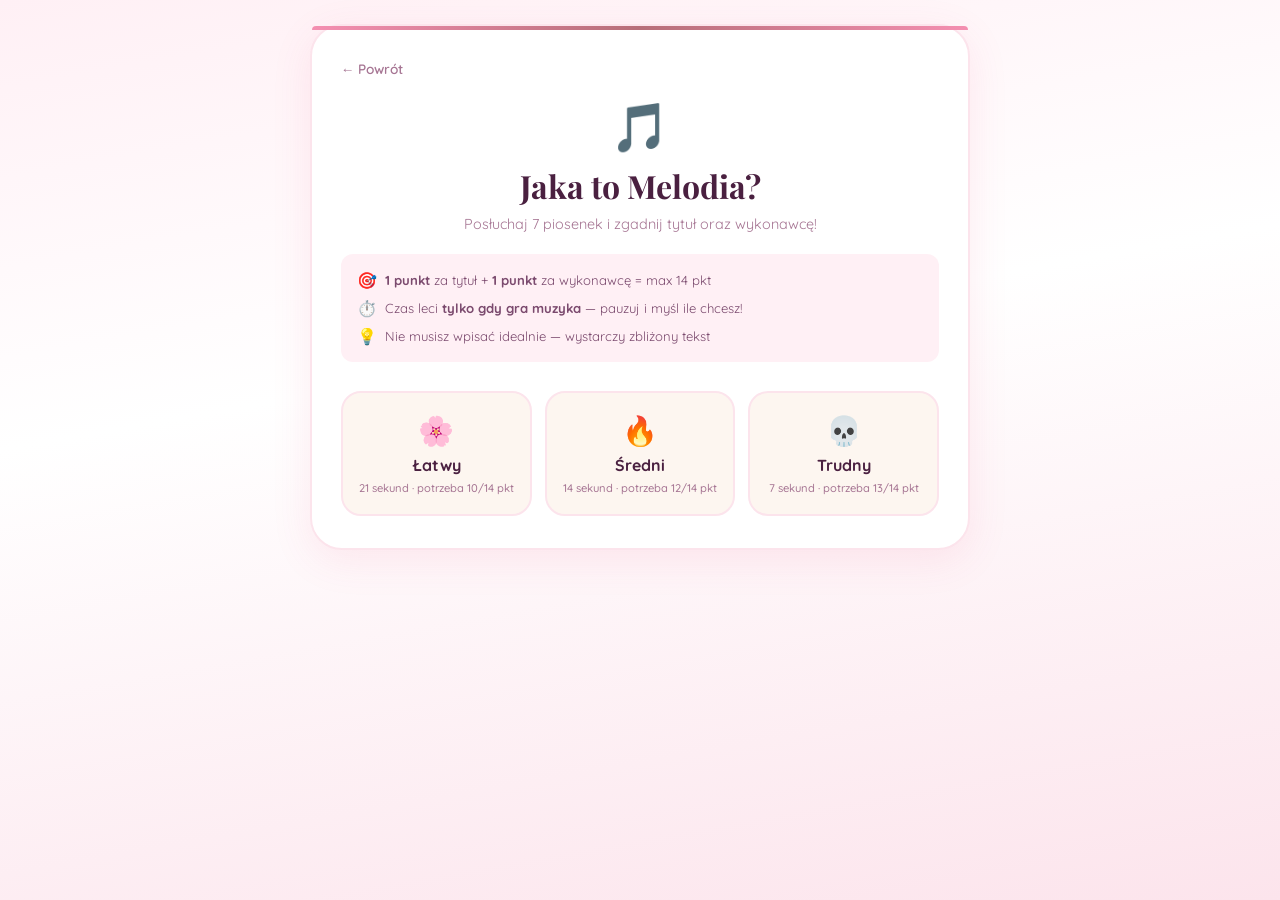
==== commit c8a0b4bf: "new times" ====
--- a/games/melodia.html
+++ b/games/melodia.html
@@ -39,17 +39,17 @@
                 <button class="mel-diff-card" onclick="startMelodia('easy')">
                     <span class="mel-diff-card__emoji">🌸</span>
                     <span class="mel-diff-card__name">Łatwy</span>
-                    <span class="mel-diff-card__desc">40 sekund · potrzeba 10/14 pkt</span>
+                    <span class="mel-diff-card__desc">21 sekund · potrzeba 10/14 pkt</span>
                 </button>
                 <button class="mel-diff-card" onclick="startMelodia('medium')">
                     <span class="mel-diff-card__emoji">🔥</span>
                     <span class="mel-diff-card__name">Średni</span>
-                    <span class="mel-diff-card__desc">30 sekund · potrzeba 12/14 pkt</span>
+                    <span class="mel-diff-card__desc">14 sekund · potrzeba 12/14 pkt</span>
                 </button>
                 <button class="mel-diff-card" onclick="startMelodia('hard')">
                     <span class="mel-diff-card__emoji">💀</span>
                     <span class="mel-diff-card__name">Trudny</span>
-                    <span class="mel-diff-card__desc">20 sekund · potrzeba 13/14 pkt</span>
+                    <span class="mel-diff-card__desc">7 sekund · potrzeba 13/14 pkt</span>
                 </button>
             </div>
         </div>
@@ -74,9 +74,13 @@
             <div class="mel-player" id="playerArea" style="display:none;">
                 <div class="mel-player__top">
                     <span class="mel-player__label" id="playerLabel">Piosenka 1</span>
-                    <span class="mel-player__hint">Włącz/zatrzymaj muzykę w odtwarzaczu poniżej</span>
+                    <span class="mel-player__hint">Użyj przycisku powyżej żeby włączyć / zatrzymać muzykę</span>
                 </div>
                 <div class="mel-yt-wrapper" id="ytWrapper">
+                    <div class="mel-yt-cover" id="ytCover" onclick="togglePlay()">
+                        <span class="mel-yt-cover__icon" id="coverIcon">▶️</span>
+                        <span class="mel-yt-cover__text" id="coverText">Kliknij żeby odtworzyć</span>
+                    </div>
                     <!-- iframe injected by JS -->
                 </div>
                 <div class="mel-inputs">
--- a/css/melodia.css
+++ b/css/melodia.css
@@ -243,20 +243,56 @@
     margin-top: 0.2rem;
 }
 
-/* YouTube embed wrapper */
+/* YouTube embed wrapper - fully hidden, custom play/pause on top */
 .mel-yt-wrapper {
     margin-bottom: 1rem;
-    border-radius: 10px;
+    border-radius: 12px;
     overflow: hidden;
-    background: #000;
-    aspect-ratio: 16/4;
-    max-height: 80px;
+    background: var(--pink-200);
+    height: 60px;
+    position: relative;
 }
 .mel-yt-wrapper iframe {
-    width: 100%;
-    height: 80px;
+    width: 300%;
+    height: 300px;
     border: none;
     display: block;
+    position: absolute;
+    top: 50%;
+    left: 50%;
+    transform: translate(-50%, -50%);
+    opacity: 0.01;
+}
+/* Full cover overlay */
+.mel-yt-cover {
+    position: absolute;
+    top: 0; left: 0; right: 0; bottom: 0;
+    background: linear-gradient(135deg, var(--pink-200), var(--pink-300));
+    z-index: 5;
+    display: flex;
+    align-items: center;
+    justify-content: center;
+    gap: 0.8rem;
+    cursor: pointer;
+    transition: background 0.3s ease;
+    border-radius: 12px;
+}
+.mel-yt-cover:hover {
+    background: linear-gradient(135deg, var(--pink-300), var(--pink-400));
+}
+.mel-yt-cover__icon {
+    font-size: 1.6rem;
+    line-height: 1;
+    transition: transform 0.2s ease;
+}
+.mel-yt-cover:hover .mel-yt-cover__icon {
+    transform: scale(1.15);
+}
+.mel-yt-cover__text {
+    font-family: var(--font-body);
+    font-size: 0.85rem;
+    font-weight: 600;
+    color: var(--pink-700);
 }
 
 /* --- Inputs --- */
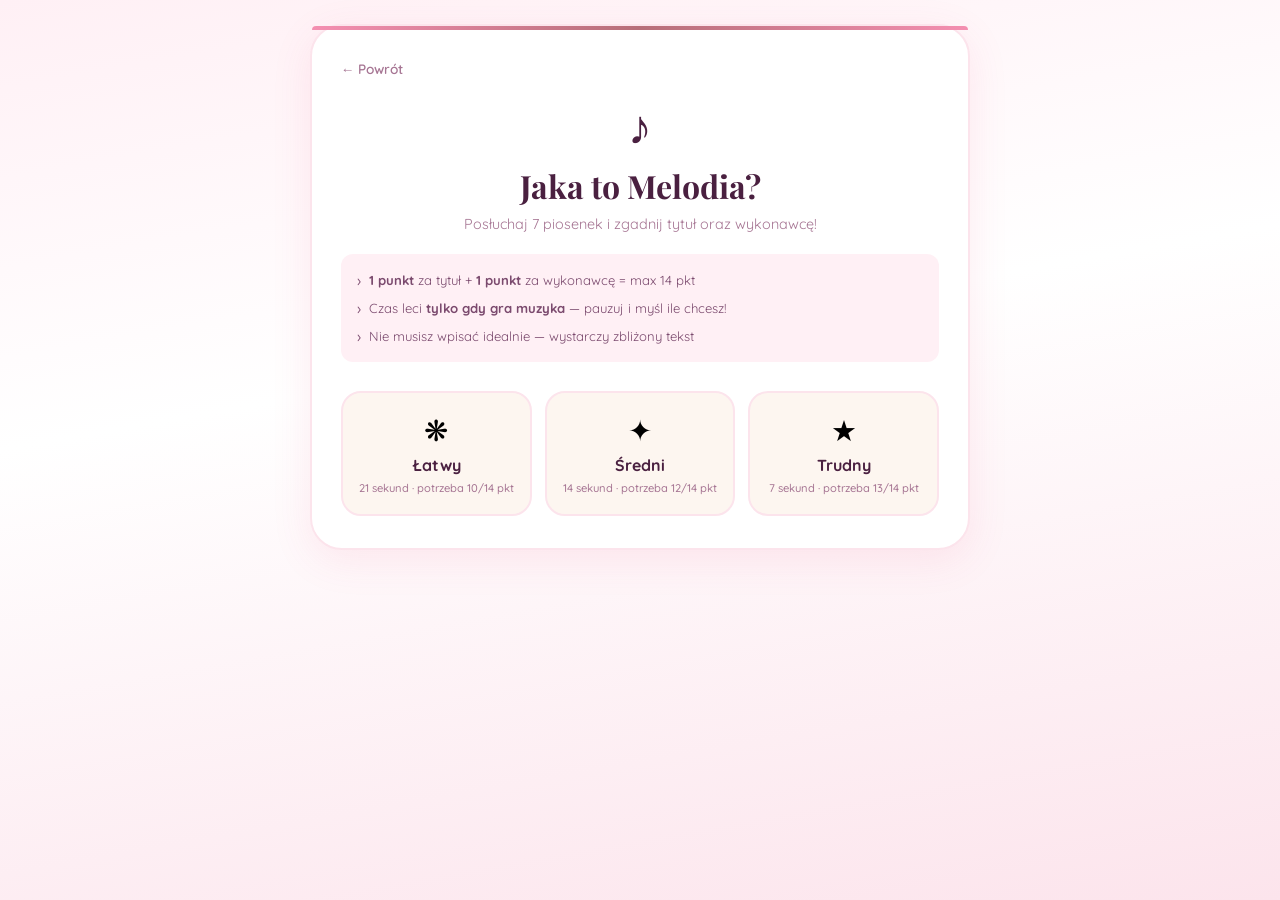
==== commit 745f9304: "new emogy" ====
--- a/games/melodia.html
+++ b/games/melodia.html
@@ -3,7 +3,7 @@
 <head>
     <meta charset="UTF-8">
     <meta name="viewport" content="width=device-width, initial-scale=1.0">
-    <title>Jaka to Melodia? 🎵</title>
+    <title>Jaka to Melodia?</title>
     <link rel="stylesheet" href="../css/style.css">
     <link rel="stylesheet" href="../css/melodia.css">
     <link rel="preconnect" href="https://fonts.googleapis.com">
@@ -16,38 +16,38 @@
     <div class="mel-screen active" id="screenDifficulty">
         <div class="mel-box mel-box--start">
             <a href="../index.html" class="mel-back">← Powrót</a>
-            <div class="mel-start-icon">🎵</div>
+            <div class="mel-start-icon">♪</div>
             <h1 class="mel-start-title">Jaka to Melodia?</h1>
             <p class="mel-start-desc">
                 Posłuchaj 7 piosenek i zgadnij tytuł oraz wykonawcę!
             </p>
             <div class="mel-rules">
                 <div class="mel-rule">
-                    <span class="mel-rule__icon">🎯</span>
+                    <span class="mel-rule__icon">›</span>
                     <span class="mel-rule__text"><strong>1 punkt</strong> za tytuł + <strong>1 punkt</strong> za wykonawcę = max 14 pkt</span>
                 </div>
                 <div class="mel-rule">
-                    <span class="mel-rule__icon">⏱️</span>
+                    <span class="mel-rule__icon">›</span>
                     <span class="mel-rule__text">Czas leci <strong>tylko gdy gra muzyka</strong> — pauzuj i myśl ile chcesz!</span>
                 </div>
                 <div class="mel-rule">
-                    <span class="mel-rule__icon">💡</span>
+                    <span class="mel-rule__icon">›</span>
                     <span class="mel-rule__text">Nie musisz wpisać idealnie — wystarczy zbliżony tekst</span>
                 </div>
             </div>
             <div class="mel-diff-grid">
                 <button class="mel-diff-card" onclick="startMelodia('easy')">
-                    <span class="mel-diff-card__emoji">🌸</span>
+                    <span class="mel-diff-card__emoji">❋</span>
                     <span class="mel-diff-card__name">Łatwy</span>
                     <span class="mel-diff-card__desc">21 sekund · potrzeba 10/14 pkt</span>
                 </button>
                 <button class="mel-diff-card" onclick="startMelodia('medium')">
-                    <span class="mel-diff-card__emoji">🔥</span>
+                    <span class="mel-diff-card__emoji">✦</span>
                     <span class="mel-diff-card__name">Średni</span>
                     <span class="mel-diff-card__desc">14 sekund · potrzeba 12/14 pkt</span>
                 </button>
                 <button class="mel-diff-card" onclick="startMelodia('hard')">
-                    <span class="mel-diff-card__emoji">💀</span>
+                    <span class="mel-diff-card__emoji">★</span>
                     <span class="mel-diff-card__name">Trudny</span>
                     <span class="mel-diff-card__desc">7 sekund · potrzeba 13/14 pkt</span>
                 </button>
@@ -96,6 +96,7 @@
                 <div class="mel-actions">
                     <button class="mel-btn-primary" onclick="submitAnswer()">✓ Zatwierdź</button>
                     <button class="mel-btn-secondary" onclick="skipSong()">→ Pomiń</button>
+                    <button class="mel-btn-end" id="endGameBtn" onclick="endGame()" style="display:none;">■ Zakończ grę</button>
                 </div>
             </div>
 
@@ -113,7 +114,7 @@
     <!-- ===== RESULTS ===== -->
     <div class="mel-screen" id="screenResults">
         <div class="mel-box mel-box--results">
-            <div class="mel-results-icon" id="melResultsIcon">🎉</div>
+            <div class="mel-results-icon" id="melResultsIcon">★</div>
             <h2 class="mel-results-title" id="melResultsTitle">Brawo!</h2>
             <p class="mel-results-sub" id="melResultsSub"></p>
             <div class="mel-results-big">
@@ -133,7 +134,7 @@
     <script>
         // Petals
         const ctr = document.getElementById('petalsContainer');
-        const emj = ['🌸','🩷','💗','🪷','✿'];
+        const emj = ['❋','✾','❁','✿','❀'];
         setInterval(() => {
             const p = document.createElement('span');
             p.classList.add('petal');
--- a/css/style.css
+++ b/css/style.css
@@ -651,13 +651,14 @@
     box-shadow: 0 2px 8px rgba(236, 64, 122, 0.3);
 }
 
+
 /* =============================================
-   PRIZE SECTION
+   PRIZE SECTION - SCRATCH CARDS
    ============================================= */
 .prize-section {
     display: none;
     position: relative;
-    max-width: 600px;
+    max-width: 900px;
     margin: 4rem auto 0;
     text-align: center;
     padding: 3rem 2rem;
@@ -668,10 +669,7 @@
     overflow: hidden;
     animation: prizeAppear 1s cubic-bezier(0.22, 1, 0.36, 1);
 }
-
-.prize-section.visible {
-    display: block;
-}
+.prize-section.visible { display: block; }
 
 @keyframes prizeAppear {
     0% { opacity: 0; transform: scale(0.8) translateY(30px); }
@@ -684,7 +682,6 @@
     margin-bottom: 1rem;
     animation: starsGlow 2s ease-in-out infinite alternate;
 }
-
 @keyframes starsGlow {
     0% { filter: brightness(1); }
     100% { filter: brightness(1.3); }
@@ -697,33 +694,138 @@
     color: var(--pink-600);
     margin-bottom: 0.5rem;
 }
-
 .prize-text {
     font-size: 1.05rem;
     color: var(--text-medium);
     margin-bottom: 2rem;
 }
 
-.prize-qr {
-    display: inline-block;
-    padding: 1rem;
+.prizes-grid {
+    display: grid;
+    grid-template-columns: repeat(3, 1fr);
+    gap: 1.2rem;
+    margin-bottom: 1.5rem;
+}
+
+.prize-card {
     background: var(--white);
     border-radius: var(--radius-md);
-    box-shadow: var(--shadow-soft);
-    margin-bottom: 1.5rem;
-}
-
-.prize-qr__image {
-    width: 200px;
-    height: 200px;
+    padding: 1.2rem;
+    border: 2px solid var(--pink-200);
+    box-shadow: 0 4px 16px rgba(236, 64, 122, 0.08);
+}
+.prize-card__label {
+    font-family: var(--font-display);
+    font-size: 1rem;
+    font-weight: 700;
+    color: var(--text-dark);
+    margin-bottom: 0.8rem;
+}
+
+.scratch-container {
+    position: relative;
+    width: 100%;
+    height: 180px;
+    margin: 0 auto 0.8rem;
+    border-radius: 12px;
+    overflow: hidden;
+    border: 2px solid var(--pink-300);
+    cursor: crosshair;
+    touch-action: none;
+    user-select: none;
+    -webkit-user-select: none;
+}
+.scratch-reveal {
+    position: absolute;
+    top: 0; left: 0;
+    width: 100%; height: 100%;
+    background: linear-gradient(135deg, #fff9c4, #fff176, #ffe082);
+    display: flex;
+    flex-direction: column;
+    align-items: center;
+    justify-content: center;
+    gap: 0.3rem;
+}
+.reveal-emoji { font-size: 2.5rem; }
+.reveal-text {
+    font-family: var(--font-display);
+    font-size: 1rem;
+    font-weight: 700;
+    color: var(--text-dark);
+    text-align: center;
+    padding: 0 0.5rem;
+    line-height: 1.4;
+}
+.reveal-img {
+    width: 100%;
+    height: 100%;
+    object-fit: cover;
+    display: block;
+    border-radius: 10px;
+}
+.scratch-canvas {
+    position: absolute;
+    top: 0; left: 0;
+    width: 100%; height: 100%;
+}
+
+.prize-qr-btn {
+    font-family: var(--font-body);
+    font-size: 0.85rem;
+    font-weight: 600;
+    color: #fff;
+    background: linear-gradient(135deg, var(--pink-500), var(--pink-600));
+    padding: 0.55em 1.4em;
+    border-radius: 50px;
+    border: none;
+    cursor: pointer;
+    box-shadow: 0 4px 14px rgba(236, 64, 122, 0.3);
+    transition: all 0.3s ease;
+    animation: prizeAppear 0.5s ease-out;
+}
+.prize-qr-btn:hover {
+    transform: translateY(-2px);
+    box-shadow: 0 6px 20px rgba(236, 64, 122, 0.4);
+}
+
+.prize-qr-popup {
+    margin-top: 0.8rem;
+    padding: 0.8rem;
+    background: var(--white);
+    border-radius: var(--radius-sm);
+    border: 2px solid var(--pink-300);
+    animation: prizeAppear 0.4s ease-out;
+}
+.prize-qr-img {
+    width: 150px;
+    height: 150px;
     object-fit: contain;
     display: block;
-}
-
+    margin: 0 auto 0.4rem;
+    border-radius: 8px;
+}
+.prize-qr-hint {
+    font-family: var(--font-script);
+    font-size: 0.85rem;
+    color: var(--rose-gold);
+}
 .prize-hint {
     font-family: var(--font-script);
-    font-size: 1.2rem;
+    font-size: 1.1rem;
     color: var(--rose-gold);
+    margin-top: 0.5rem;
+}
+
+@media (max-width: 768px) {
+    .prizes-grid {
+        grid-template-columns: 1fr;
+        max-width: 320px;
+        margin: 0 auto 1.5rem;
+    }
+    .prize-section {
+        margin: 3rem 1rem 0;
+        padding: 2rem 1rem;
+    }
 }
 
 /* =============================================
--- a/css/melodia.css
+++ b/css/melodia.css
@@ -378,6 +378,25 @@
 .mel-btn-secondary:hover {
     background: var(--pink-100);
     border-color: var(--pink-400);
+}
+
+.mel-btn-end {
+    font-family: var(--font-body);
+    font-size: 0.9rem;
+    font-weight: 600;
+    color: #fff;
+    background: linear-gradient(135deg, var(--rose-gold), var(--pink-700));
+    padding: 0.65em 1.8em;
+    border-radius: 50px;
+    border: none;
+    cursor: pointer;
+    box-shadow: 0 4px 14px rgba(183, 110, 121, 0.3);
+    transition: all 0.3s ease;
+    animation: melIn 0.4s ease-out;
+}
+.mel-btn-end:hover {
+    transform: translateY(-2px);
+    box-shadow: 0 6px 20px rgba(183, 110, 121, 0.4);
 }
 
 /* --- Confirm --- */
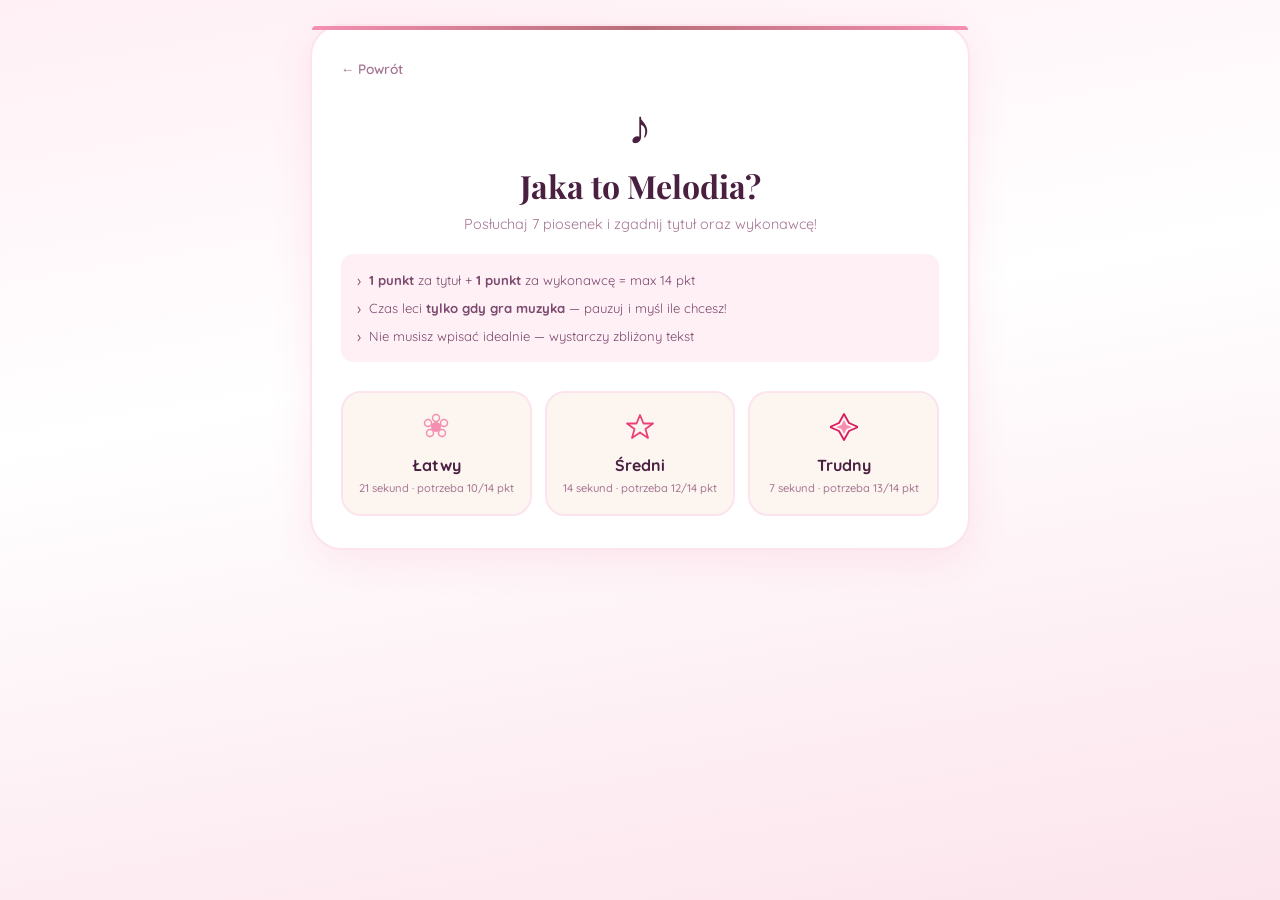
==== commit 9652e893: "beter emojy" ====
--- a/games/melodia.html
+++ b/games/melodia.html
@@ -37,17 +37,17 @@
             </div>
             <div class="mel-diff-grid">
                 <button class="mel-diff-card" onclick="startMelodia('easy')">
-                    <span class="mel-diff-card__emoji">❋</span>
+                    <span class="mel-diff-card__emoji"><svg viewBox="0 0 28 28" width="28" height="28"><circle cx="14" cy="14" r="5" fill="var(--pink-400)"/><circle cx="14" cy="5" r="3.5" fill="none" stroke="var(--pink-400)" stroke-width="1.5"/><circle cx="22" cy="10" r="3.5" fill="none" stroke="var(--pink-400)" stroke-width="1.5"/><circle cx="20" cy="20" r="3.5" fill="none" stroke="var(--pink-400)" stroke-width="1.5"/><circle cx="8" cy="20" r="3.5" fill="none" stroke="var(--pink-400)" stroke-width="1.5"/><circle cx="6" cy="10" r="3.5" fill="none" stroke="var(--pink-400)" stroke-width="1.5"/></svg></span>
                     <span class="mel-diff-card__name">Łatwy</span>
                     <span class="mel-diff-card__desc">21 sekund · potrzeba 10/14 pkt</span>
                 </button>
                 <button class="mel-diff-card" onclick="startMelodia('medium')">
-                    <span class="mel-diff-card__emoji">✦</span>
+                    <span class="mel-diff-card__emoji"><svg viewBox="0 0 28 28" width="28" height="28"><polygon points="14,2 17.5,10.5 27,10.5 19.5,16 22,25 14,19.5 6,25 8.5,16 1,10.5 10.5,10.5" fill="none" stroke="var(--pink-500)" stroke-width="1.8" stroke-linejoin="round"/></svg></span>
                     <span class="mel-diff-card__name">Średni</span>
                     <span class="mel-diff-card__desc">14 sekund · potrzeba 12/14 pkt</span>
                 </button>
                 <button class="mel-diff-card" onclick="startMelodia('hard')">
-                    <span class="mel-diff-card__emoji">★</span>
+                    <span class="mel-diff-card__emoji"><svg viewBox="0 0 28 28" width="28" height="28"><polygon points="14,1 19,10 28,14 19,18 14,27 9,18 0,14 9,10" fill="none" stroke="var(--pink-600)" stroke-width="1.8" stroke-linejoin="round"/><polygon points="14,7 16.5,12 22,14 16.5,16 14,21 11.5,16 6,14 11.5,12" fill="var(--pink-400)" stroke="none"/></svg></span>
                     <span class="mel-diff-card__name">Trudny</span>
                     <span class="mel-diff-card__desc">7 sekund · potrzeba 13/14 pkt</span>
                 </button>
@@ -134,7 +134,7 @@
     <script>
         // Petals
         const ctr = document.getElementById('petalsContainer');
-        const emj = ['❋','✾','❁','✿','❀'];
+        const emj = ['🌸','🌷','💮','🪻','🌺'];
         setInterval(() => {
             const p = document.createElement('span');
             p.classList.add('petal');
